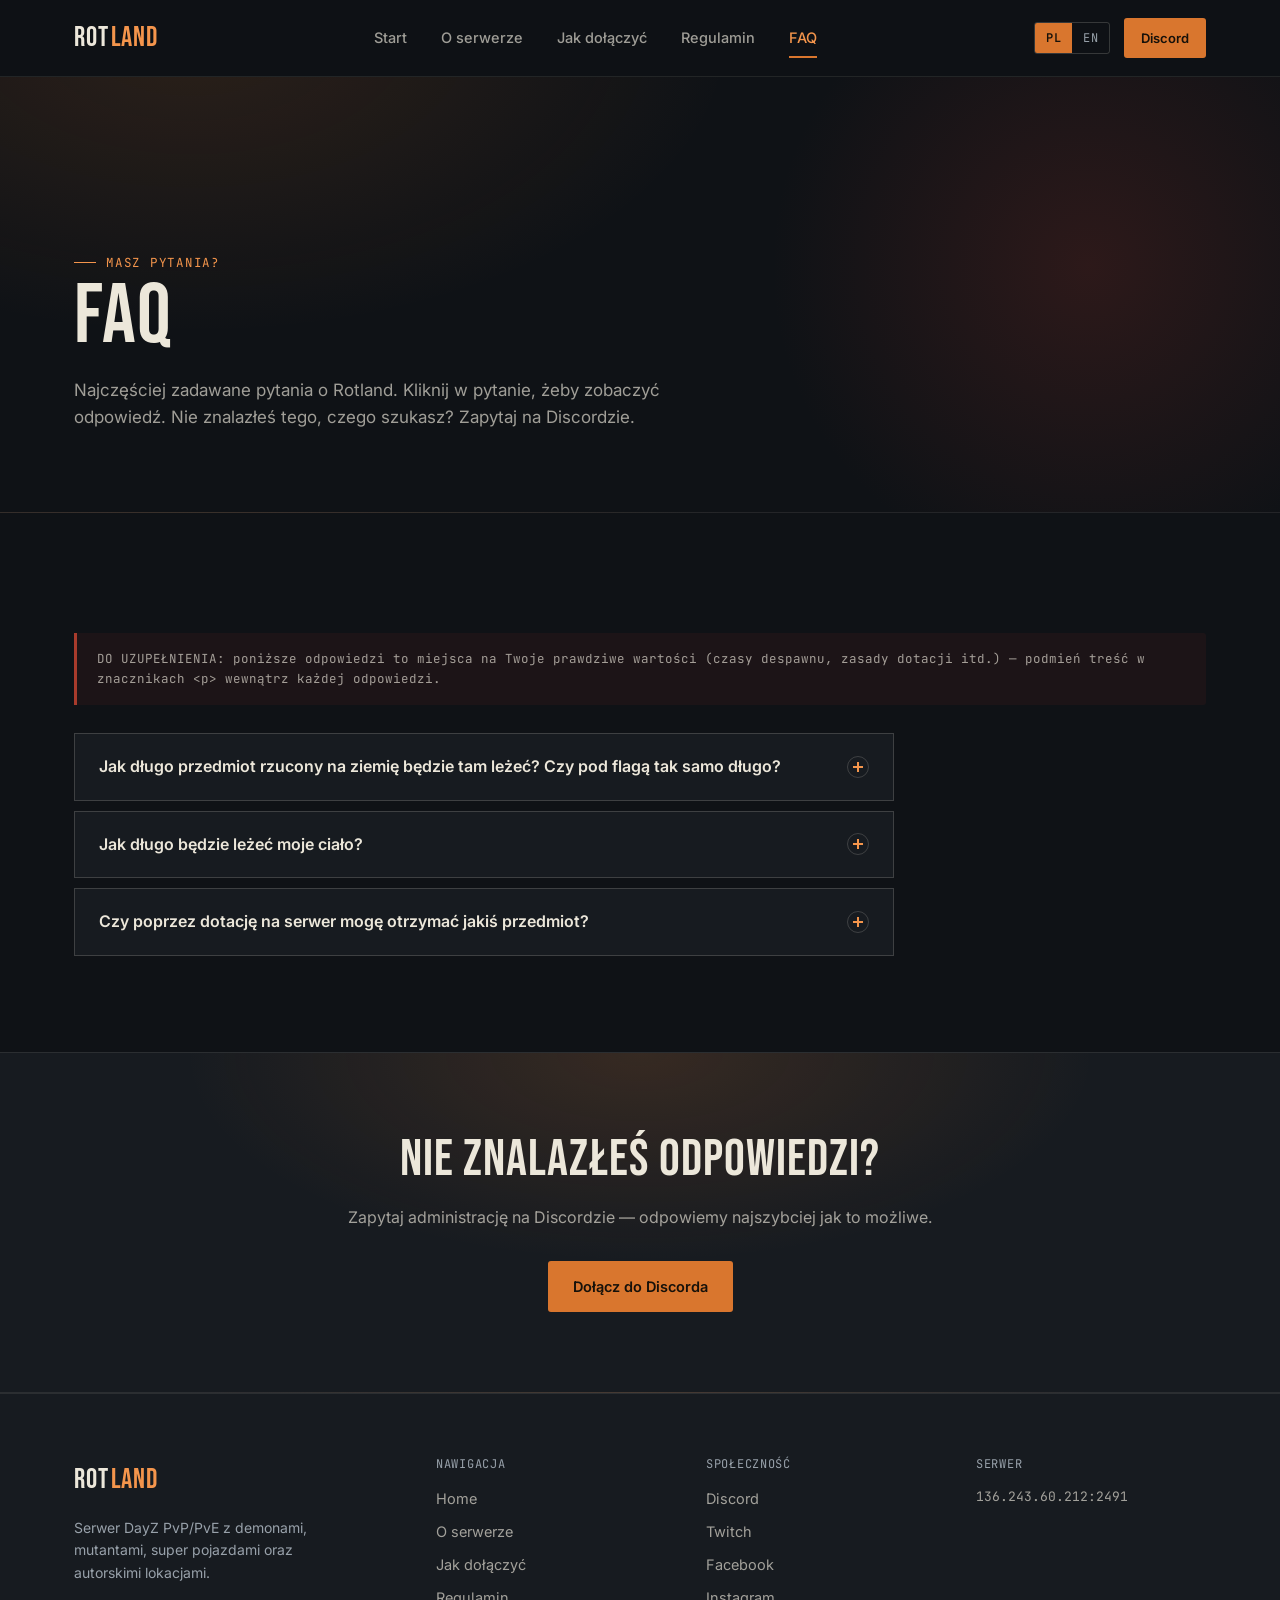
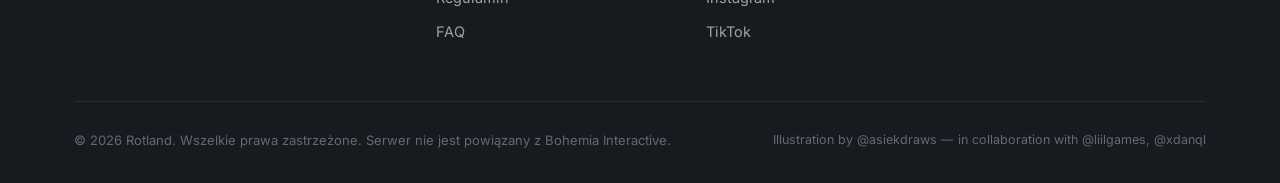
==== faq.html @ c9ca31f4 "Add files via upload" ====
<!DOCTYPE html>
<html lang="pl" data-title-pl="FAQ | Rotland" data-title-en="FAQ | Rotland">
<head>
<meta charset="UTF-8">
<meta name="viewport" content="width=device-width, initial-scale=1.0">
<title>FAQ | Rotland</title>
<meta name="description" content="Najczęściej zadawane pytania o serwer Rotland.">
<link rel="preconnect" href="https://fonts.googleapis.com">
<link rel="stylesheet" href="assets/css/style.css">
</head>
<body>

<header class="site-header">
  <div class="wrap">
    <a href="index.html" class="logo">ROT<span>LAND</span></a>

    <nav class="main-nav" id="main-nav">
      <a href="index.html" data-lang="pl">Start</a>
      <a href="index.html" data-lang="en" hidden>Home</a>
      <a href="o-serwerze.html" data-lang="pl">O serwerze</a>
      <a href="o-serwerze.html" data-lang="en" hidden>About</a>
      <a href="jak-dolaczyc.html" data-lang="pl">Jak dołączyć</a>
      <a href="jak-dolaczyc.html" data-lang="en" hidden>How to join</a>
      <a href="regulamin.html" data-lang="pl">Regulamin</a>
      <a href="regulamin.html" data-lang="en" hidden>Rules</a>
      <a href="faq.html" class="active" data-lang="pl">FAQ</a>
      <a href="faq.html" class="active" data-lang="en" hidden>FAQ</a>

      <div class="lang-switch lang-switch-mobile">
        <button type="button" data-set-lang="pl">PL</button>
        <button type="button" data-set-lang="en">EN</button>
      </div>
    </nav>

    <div class="header-actions">
      <div class="lang-switch">
        <button type="button" data-set-lang="pl">PL</button>
        <button type="button" data-set-lang="en">EN</button>
      </div>
      <a href="https://discord.gg/9V34hJrTmx" class="btn btn-ember btn-sm" data-lang="pl">Discord</a>
      <a href="https://discord.gg/9V34hJrTmx" class="btn btn-ember btn-sm" data-lang="en" hidden>Discord</a>
      <button class="nav-toggle" aria-label="Menu" aria-expanded="false">
        <svg viewBox="0 0 24 24" fill="none" stroke="currentColor" stroke-width="2"><line x1="3" y1="6" x2="21" y2="6"/><line x1="3" y1="12" x2="21" y2="12"/><line x1="3" y1="18" x2="21" y2="18"/></svg>
      </button>
    </div>
  </div>
</header>

<main>

  <section class="page-hero">
    <div class="wrap">
      <span class="eyebrow" data-lang="pl">MASZ PYTANIA?</span>
      <span class="eyebrow" data-lang="en" hidden>GOT QUESTIONS?</span>
      <h1 data-lang="pl">FAQ</h1>
      <h1 data-lang="en" hidden>FAQ</h1>
      <p class="lede" data-lang="pl">Najczęściej zadawane pytania o Rotland. Kliknij w pytanie, żeby zobaczyć odpowiedź. Nie znalazłeś tego, czego szukasz? Zapytaj na Discordzie.</p>
      <p class="lede" data-lang="en" hidden>Frequently asked questions about Rotland. Click a question to reveal the answer. Can't find what you're looking for? Ask us on Discord.</p>
    </div>
  </section>

  <section>
    <div class="wrap">

      <div class="notice-edit" data-lang="pl">DO UZUPEŁNIENIA: poniższe odpowiedzi to miejsca na Twoje prawdziwe wartości (czasy despawnu, zasady dotacji itd.) — podmień treść w znacznikach &lt;p&gt; wewnątrz każdej odpowiedzi.</div>
      <div class="notice-edit" data-lang="en" hidden>TO FILL IN: the answers below are placeholders for your real values (despawn times, donation policy etc.) — replace the text inside each answer's &lt;p&gt; tags.</div>

      <div class="faq-list" style="margin-top:28px;">

        <details class="faq-item" data-lang="pl">
          <summary>
            Jak długo przedmiot rzucony na ziemię będzie tam leżeć? Czy pod flagą tak samo długo?
            <span class="faq-icon"></span>
          </summary>
          <div class="faq-answer">
            <p>DO UZUPEŁNIENIA: wpisz tutaj rzeczywisty czas despawnu przedmiotów rzuconych na ziemię.</p>
            <p>DO UZUPEŁNIENIA: wpisz tutaj, czy i o ile dłużej przedmioty leżą pod flagą / na terenie bazy.</p>
          </div>
        </details>
        <details class="faq-item" data-lang="en" hidden>
          <summary>
            How long will an item dropped on the ground stay there? Is it the same under a flag?
            <span class="faq-icon"></span>
          </summary>
          <div class="faq-answer">
            <p>TO FILL IN: enter the actual despawn time for items dropped on the ground.</p>
            <p>TO FILL IN: enter whether (and how much longer) items last under a flag / inside base territory.</p>
          </div>
        </details>

        <details class="faq-item" data-lang="pl">
          <summary>
            Jak długo będzie leżeć moje ciało?
            <span class="faq-icon"></span>
          </summary>
          <div class="faq-answer">
            <p>DO UZUPEŁNIENIA: wpisz tutaj rzeczywisty czas, po którym znika ciało gracza (a wraz z nim ekwipunek).</p>
          </div>
        </details>
        <details class="faq-item" data-lang="en" hidden>
          <summary>
            How long will my body stay on the ground?
            <span class="faq-icon"></span>
          </summary>
          <div class="faq-answer">
            <p>TO FILL IN: enter the actual time after which a player's body (and its gear) despawns.</p>
          </div>
        </details>

        <details class="faq-item" data-lang="pl">
          <summary>
            Czy poprzez dotację na serwer mogę otrzymać jakiś przedmiot?
            <span class="faq-icon"></span>
          </summary>
          <div class="faq-answer">
            <p>DO UZUPEŁNIENIA: opisz tutaj dokładnie, co gracz otrzymuje za wsparcie serwera i na jakich zasadach (pamiętaj, żeby było to zgodne z zasadami monetyzacji Bohemia Interactive — bez przewag łamiących balans PvP).</p>
          </div>
        </details>
        <details class="faq-item" data-lang="en" hidden>
          <summary>
            Can I get an item by donating to the server?
            <span class="faq-icon"></span>
          </summary>
          <div class="faq-answer">
            <p>TO FILL IN: describe exactly what a player receives for supporting the server and under what terms (keep it compliant with Bohemia Interactive's monetization rules — no PvP-balance-breaking advantages).</p>
          </div>
        </details>

      </div>

    </div>
  </section>

  <div class="cta-banner">
    <div class="wrap">
      <h2 data-lang="pl">Nie znalazłeś odpowiedzi?</h2>
      <h2 data-lang="en" hidden>Didn't find your answer?</h2>
      <p data-lang="pl">Zapytaj administrację na Discordzie — odpowiemy najszybciej jak to możliwe.</p>
      <p data-lang="en" hidden>Ask the admins on Discord — we'll get back to you as soon as possible.</p>
      <div class="hero-ctas">
        <a href="https://discord.gg/9V34hJrTmx" class="btn btn-ember" data-lang="pl">Dołącz do Discorda</a>
        <a href="https://discord.gg/9V34hJrTmx" class="btn btn-ember" data-lang="en" hidden>Join our Discord</a>
      </div>
    </div>
  </div>

</main>

<footer class="site-footer">
  <div class="wrap">
    <div class="footer-top">
      <div class="footer-brand">
        <a href="index.html" class="logo">ROT<span>LAND</span></a>
        <p data-lang="pl">Serwer DayZ PvP/PvE z demonami, mutantami, super pojazdami oraz autorskimi lokacjami.</p>
        <p data-lang="en" hidden>A DayZ PvP/PvE server featuring demons, mutants, awesome vehicles and custom locations created by our team.</p>
      </div>
      <div class="footer-col">
        <h4 data-lang="pl">NAWIGACJA</h4>
        <h4 data-lang="en" hidden>NAVIGATION</h4>
        <a href="index.html" data-lang="pl">Home</a>
        <a href="index.html" data-lang="en" hidden>Home</a>
        <a href="o-serwerze.html" data-lang="pl">O serwerze</a>
        <a href="o-serwerze.html" data-lang="en" hidden>About</a>
        <a href="jak-dolaczyc.html" data-lang="pl">Jak dołączyć</a>
        <a href="jak-dolaczyc.html" data-lang="en" hidden>How to join</a>
        <a href="regulamin.html" data-lang="pl">Regulamin</a>
        <a href="regulamin.html" data-lang="en" hidden>Rules</a>
        <a href="faq.html" data-lang="pl">FAQ</a>
        <a href="faq.html" data-lang="en" hidden>FAQ</a>
      </div>
      <div class="footer-col">
        <h4 data-lang="pl">SPOŁECZNOŚĆ</h4>
        <h4 data-lang="en" hidden>COMMUNITY</h4>
        <a href="https://discord.gg/9V34hJrTmx">Discord</a>
        <a href="https://www.twitch.tv/liilgames">Twitch</a>
        <a href="https://www.facebook.com/profile.php?id=61590449618435">Facebook</a>
        <a href="https://www.instagram.com/liilgames/">Instagram</a>
        <a href="https://www.tiktok.com/@liilgames?lang=pl-PL">TikTok</a>
      </div>
      <div class="footer-col">
        <h4 data-lang="pl">SERWER</h4>
        <h4 data-lang="en" hidden>SERVER</h4>
        <p style="color:var(--bone-dim); font-family:var(--font-mono); font-size:13px;">136.243.60.212:2491</p>
      </div>
    </div>
    <div class="footer-bottom">
      <span data-lang="pl">© 2026 Rotland. Wszelkie prawa zastrzeżone. Serwer nie jest powiązany z Bohemia Interactive.</span>
      <span data-lang="en" hidden>© 2026 Rotland. All rights reserved. Not affiliated with Bohemia Interactive.</span>
      <span class="credit-line">Illustration by @asiekdraws — in collaboration with @liilgames, @xdanql</span>
    </div>
  </div>
</footer>

<script src="assets/js/main.js"></script>
</body>
</html>
---- assets/css/style.css ----
/* ==========================================================================
   ROTLAND — DayZ Server Site
   Tokeny, reset, typografia, komponenty, layout
   ========================================================================== */

@import url('https://fonts.googleapis.com/css2?family=Bebas+Neue&family=Inter:wght@400;500;600;700&family=JetBrains+Mono:wght@400;500;600&display=swap');

:root {
  /* Kolor — wyciągnięte z baneru Rotland (grafit nocy, żar demonicznych pęknięć, mgła) */
  --void:        #0f1216;
  --panel:       #171b20;
  --panel-2:     #1e242b;
  --line:        rgba(236, 231, 219, 0.09);
  --line-strong: rgba(236, 231, 219, 0.18);

  --ember:        #d9762e;
  --ember-bright: #f4954c;
  --ember-dim:    #8a4b23;
  --blood:        #7a2b23;
  --blood-bright: #a83b2c;

  --fog:      #98a1aa;
  --fog-dim:  #626a72;
  --bone:     #ece7da;
  --bone-dim: rgba(236, 231, 218, 0.66);

  --font-display: 'Bebas Neue', 'Arial Narrow', sans-serif;
  --font-body:    'Inter', system-ui, -apple-system, sans-serif;
  --font-mono:    'JetBrains Mono', 'Courier New', monospace;

  --radius: 3px;
  --container: 1180px;
}

* { box-sizing: border-box; }
html { scroll-behavior: smooth; }

@media (prefers-reduced-motion: reduce) {
  html { scroll-behavior: auto; }
  * { animation-duration: 0.001ms !important; animation-iteration-count: 1 !important; transition-duration: 0.001ms !important; }
}

body {
  margin: 0;
  background: var(--void);
  color: var(--bone);
  font-family: var(--font-body);
  font-size: 16px;
  line-height: 1.6;
  -webkit-font-smoothing: antialiased;
}

img { max-width: 100%; display: block; }

a { color: inherit; text-decoration: none; }

[hidden] { display: none !important; }

::selection { background: var(--ember-dim); color: var(--bone); }

:focus-visible {
  outline: 2px solid var(--ember-bright);
  outline-offset: 2px;
}

.wrap {
  max-width: var(--container);
  margin: 0 auto;
  padding: 0 24px;
}

h1, h2, h3, h4 {
  font-family: var(--font-display);
  font-weight: 400;
  letter-spacing: 0.02em;
  line-height: 1.05;
  margin: 0;
  color: var(--bone);
}

p { margin: 0 0 1em; max-width: 62ch; }
p:last-child { margin-bottom: 0; }

.eyebrow {
  display: inline-flex;
  align-items: center;
  gap: 10px;
  font-family: var(--font-mono);
  font-size: 12.5px;
  letter-spacing: 0.06em;
  color: var(--ember-bright);
}
.eyebrow::before {
  content: "";
  width: 22px;
  height: 1px;
  background: var(--ember-bright);
  display: inline-block;
}

/* ---------- Buttons ---------- */
.btn {
  display: inline-flex;
  align-items: center;
  gap: 8px;
  padding: 13px 24px;
  font-family: var(--font-body);
  font-weight: 600;
  font-size: 14.5px;
  border-radius: var(--radius);
  border: 1px solid transparent;
  cursor: pointer;
  transition: transform 0.15s ease, background 0.15s ease, border-color 0.15s ease;
  white-space: nowrap;
}
.btn:hover { transform: translateY(-1px); }
.btn-ember {
  background: var(--ember);
  color: #16110a;
}
.btn-ember:hover { background: var(--ember-bright); }
.btn-outline {
  background: transparent;
  border-color: var(--line-strong);
  color: var(--bone);
}
.btn-outline:hover { border-color: var(--ember); color: var(--ember-bright); }
.btn-sm { padding: 9px 16px; font-size: 13px; }

/* ---------- Header / Nav ---------- */
.site-header {
  position: sticky;
  top: 0;
  z-index: 100;
  background: rgba(15, 18, 22, 0.96);
  border-bottom: 1px solid var(--line);
}

@media (min-width: 721px) {
  .site-header {
    background: rgba(15, 18, 22, 0.86);
    backdrop-filter: blur(10px);
  }
}
.site-header .wrap {
  display: flex;
  align-items: center;
  justify-content: space-between;
  height: 76px;
}
.logo {
  font-family: var(--font-display);
  font-size: 28px;
  letter-spacing: 0.03em;
  display: flex;
  align-items: baseline;
  gap: 2px;
}
.logo span { color: var(--ember-bright); }

.main-nav {
  display: flex;
  align-items: center;
  gap: 34px;
}
.main-nav a {
  font-size: 14.5px;
  font-weight: 500;
  color: var(--bone-dim);
  position: relative;
  padding: 4px 0;
  transition: color 0.15s ease;
}
.main-nav a:hover { color: var(--bone); }
.main-nav a.active { color: var(--ember-bright); }
.main-nav a.active::after {
  content: "";
  position: absolute;
  left: 0; right: 0; bottom: -4px;
  height: 2px;
  background: var(--ember);
}

.header-actions {
  display: flex;
  align-items: center;
  gap: 14px;
}

.lang-switch {
  display: flex;
  border: 1px solid var(--line-strong);
  border-radius: var(--radius);
  overflow: hidden;
  font-family: var(--font-mono);
  font-size: 12px;
}
.lang-switch button {
  background: transparent;
  border: none;
  color: var(--fog);
  padding: 7px 11px;
  cursor: pointer;
  font-family: inherit;
  font-size: inherit;
  letter-spacing: 0.04em;
}
.lang-switch button.is-active {
  background: var(--ember);
  color: #16110a;
  font-weight: 600;
}

.nav-toggle {
  display: none;
  background: none;
  border: none;
  color: var(--bone);
  cursor: pointer;
  padding: 8px;
}
.nav-toggle svg { width: 24px; height: 24px; }

.lang-switch-mobile { display: none; }

/* ---------- Hero ---------- */
.hero {
  position: relative;
  min-height: 92vh;
  display: flex;
  align-items: flex-end;
  overflow: hidden;
  border-bottom: 1px solid var(--line);
}
.hero-media {
  position: absolute;
  inset: 0;
  z-index: 0;
}
.hero-media img {
  width: 100%;
  height: 100%;
  object-fit: cover;
  object-position: 50% 30%;
}
.hero-media::after {
  content: "";
  position: absolute;
  inset: 0;
  background:
    linear-gradient(180deg, rgba(15,18,22,0.15) 0%, rgba(15,18,22,0.35) 45%, var(--void) 96%),
    linear-gradient(90deg, rgba(15,18,22,0.55) 0%, rgba(15,18,22,0.05) 40%, rgba(15,18,22,0.05) 60%, rgba(15,18,22,0.55) 100%);
}
.hero-content {
  position: relative;
  z-index: 1;
  width: 100%;
  padding-bottom: 64px;
}
.hero-tag {
  font-family: var(--font-mono);
  font-size: 13px;
  letter-spacing: 0.08em;
  color: var(--ember-bright);
  margin-bottom: 18px;
  display: flex;
  align-items: center;
  gap: 10px;
}
.hero-tag .dot {
  width: 7px; height: 7px;
  border-radius: 50%;
  background: #4fae63;
  box-shadow: 0 0 8px #4fae63;
  transition: background 0.2s ease, box-shadow 0.2s ease;
}
.hero-tag .dot.is-offline {
  background: var(--blood-bright);
  box-shadow: 0 0 8px var(--blood-bright);
}
.hero-tag .dot.is-unknown {
  background: var(--fog-dim);
  box-shadow: none;
}
.hero h1 {
  font-size: clamp(64px, 11vw, 148px);
  color: var(--bone);
  text-shadow: 0 4px 40px rgba(0,0,0,0.6);
}
.hero .lede {
  max-width: 46ch;
  font-size: 18px;
  color: var(--bone-dim);
  margin: 22px 0 34px;
}
.hero-ctas {
  display: flex;
  flex-wrap: wrap;
  gap: 14px;
  margin-bottom: 40px;
}

.ip-box {
  display: inline-flex;
  align-items: center;
  gap: 16px;
  border: 1px solid var(--line-strong);
  background: rgba(23, 27, 32, 0.7);
  border-radius: var(--radius);
  padding: 14px 18px;
}
.ip-box .ip-label {
  font-family: var(--font-mono);
  font-size: 11.5px;
  color: var(--fog);
  letter-spacing: 0.06em;
  margin-bottom: 3px;
}
.ip-box .ip-value {
  font-family: var(--font-mono);
  font-size: 17px;
  color: var(--ember-bright);
  font-weight: 500;
}
.ip-copy {
  background: transparent;
  border: 1px solid var(--line-strong);
  color: var(--bone-dim);
  padding: 8px 14px;
  border-radius: var(--radius);
  cursor: pointer;
  font-family: var(--font-body);
  font-size: 13px;
  font-weight: 600;
  transition: border-color 0.15s ease, color 0.15s ease;
}
.ip-copy:hover { border-color: var(--ember); color: var(--ember-bright); }
.ip-copy.copied { border-color: #4fae63; color: #4fae63; }

/* ---------- Page hero (subpages) ---------- */
.page-hero {
  position: relative;
  padding: 168px 0 64px;
  border-bottom: 1px solid var(--line);
  background:
    radial-gradient(ellipse 900px 500px at 15% -10%, rgba(217,118,46,0.14), transparent 60%),
    var(--void);
  overflow: hidden;
}
.page-hero::before {
  content: "";
  position: absolute;
  top: -30%; right: -10%;
  width: 640px; height: 640px;
  background: radial-gradient(circle, rgba(122,43,35,0.28), transparent 70%);
  pointer-events: none;
}
.page-hero h1 {
  font-size: clamp(48px, 7vw, 84px);
  position: relative;
}
.page-hero .lede {
  max-width: 58ch;
  color: var(--bone-dim);
  font-size: 17px;
  margin-top: 16px;
  position: relative;
}

/* ---------- Sections ---------- */
section { padding: 96px 0; }
.section-head {
  max-width: 640px;
  margin-bottom: 52px;
}
.section-head h2 {
  font-size: clamp(36px, 5vw, 54px);
  margin-top: 14px;
}
.section-head p {
  color: var(--bone-dim);
  margin-top: 16px;
  font-size: 16px;
}

.section-alt { background: var(--panel); border-top: 1px solid var(--line); border-bottom: 1px solid var(--line); }

/* ---------- Feature grid ---------- */
.feature-grid {
  display: grid;
  grid-template-columns: repeat(4, 1fr);
  gap: 1px;
  background: var(--line);
  border: 1px solid var(--line);
}
.feature {
  background: var(--void);
  padding: 34px 28px;
  display: flex;
  flex-direction: column;
  gap: 14px;
}
.feature .glyph {
  width: 34px; height: 34px;
  color: var(--ember);
}
.feature .glyph svg { width: 100%; height: 100%; }
.feature h3 { font-size: 21px; letter-spacing: 0.01em; }
.feature p { color: var(--bone-dim); font-size: 14.5px; margin: 0; }

/* ---------- Lore split ---------- */
.split {
  display: grid;
  grid-template-columns: 1fr 1fr;
  gap: 64px;
  align-items: center;
}
.split-media {
  position: relative;
  border: 1px solid var(--line-strong);
  aspect-ratio: 4/3;
  overflow: hidden;
  background: var(--panel-2);
}
.split-media img { width: 100%; height: 100%; object-fit: cover; }
.split-media:not(.is-video)::after {
  content: "";
  position: absolute; inset: 0;
  background: linear-gradient(160deg, rgba(122,43,35,0.25), transparent 60%);
  mix-blend-mode: multiply;
}
.split-media.is-video {
  aspect-ratio: 16/9;
  background: #000;
}
.split-media.is-video iframe {
  position: absolute;
  inset: 0;
  width: 100%;
  height: 100%;
  border: 0;
  display: block;
}
.split-text .eyebrow { margin-bottom: 18px; }
.split-text h2 { font-size: clamp(32px, 4.5vw, 46px); margin-bottom: 20px; }
.split-text p { color: var(--bone-dim); }
.split-text .stat-row {
  display: flex;
  gap: 40px;
  margin-top: 32px;
  padding-top: 28px;
  border-top: 1px solid var(--line);
}
.stat-row .stat b {
  display: block;
  font-family: var(--font-display);
  font-size: 34px;
  color: var(--ember-bright);
  letter-spacing: 0.02em;
}
.stat-row .stat span {
  font-size: 13px;
  color: var(--fog);
}

/* ---------- Steps ---------- */
.steps {
  display: grid;
  grid-template-columns: repeat(3, 1fr);
  gap: 40px;
}
.step {
  position: relative;
  padding-top: 28px;
  border-top: 1px solid var(--line-strong);
}
.step .num {
  font-family: var(--font-mono);
  font-size: 13px;
  color: var(--ember);
  letter-spacing: 0.05em;
  margin-bottom: 14px;
  display: block;
}
.step h3 { font-size: 21px; margin-bottom: 10px; }
.step p { color: var(--bone-dim); font-size: 14.5px; }

/* ---------- Info stat strip ---------- */
.stat-strip {
  display: grid;
  grid-template-columns: repeat(5, 1fr);
  border: 1px solid var(--line);
  background: var(--panel);
}
.stat-strip .cell {
  padding: 24px 22px;
  border-left: 1px solid var(--line);
}
.stat-strip .cell:first-child { border-left: none; }
.stat-strip .cell .k {
  font-family: var(--font-mono);
  font-size: 11px;
  color: var(--fog);
  letter-spacing: 0.06em;
  margin-bottom: 8px;
}
.stat-strip .cell .v {
  font-family: var(--font-display);
  font-size: 24px;
  color: var(--bone);
  letter-spacing: 0.02em;
}

/* ---------- CTA banner ---------- */
.cta-banner {
  position: relative;
  padding: 80px 0;
  text-align: center;
  background:
    radial-gradient(ellipse 700px 320px at 50% 0%, rgba(217,118,46,0.16), transparent 65%),
    var(--panel);
  border-top: 1px solid var(--line);
  border-bottom: 1px solid var(--line);
}
.cta-banner h2 { font-size: clamp(34px, 5vw, 52px); margin-bottom: 18px; }
.cta-banner p { color: var(--bone-dim); margin: 0 auto 30px; }
.cta-banner .hero-ctas { justify-content: center; margin-bottom: 0; }

/* ---------- Content blocks (rules / about / join pages) ---------- */
.content-block { max-width: 780px; }
.content-block + .content-block { margin-top: 64px; }
.content-block h2 {
  font-size: 30px;
  margin-bottom: 18px;
  padding-top: 22px;
  border-top: 2px solid var(--line-strong);
}
.content-block h3 {
  font-family: var(--font-body);
  font-size: 17px;
  font-weight: 700;
  color: var(--ember-bright);
  margin: 28px 0 10px;
}
.content-block p { color: var(--bone-dim); }
.content-block ul, .content-block ol {
  color: var(--bone-dim);
  padding-left: 22px;
  margin: 0 0 1em;
}
.content-block li { margin-bottom: 8px; }
.content-block li::marker { color: var(--ember); }

.rules-toc {
  display: flex;
  flex-wrap: wrap;
  gap: 10px;
  margin-bottom: 8px;
}
.rules-toc a {
  font-family: var(--font-mono);
  font-size: 12.5px;
  padding: 8px 14px;
  border: 1px solid var(--line-strong);
  border-radius: var(--radius);
  color: var(--bone-dim);
}
.rules-toc a:hover { border-color: var(--ember); color: var(--ember-bright); }

.notice {
  border-left: 3px solid var(--ember);
  background: var(--panel);
  padding: 18px 22px;
  font-size: 14.5px;
  color: var(--bone-dim);
  margin: 28px 0;
}
.notice b { color: var(--bone); }

.notice-edit {
  border-left: 3px solid var(--blood-bright);
  background: rgba(122,43,35,0.12);
  padding: 16px 20px;
  font-family: var(--font-mono);
  font-size: 12.5px;
  color: var(--bone-dim);
  margin: 24px 0;
  border-radius: 0 var(--radius) var(--radius) 0;
}

/* ---------- Sidebar layout (rules page) ---------- */
.with-sidebar {
  display: grid;
  grid-template-columns: 220px 1fr;
  gap: 64px;
  align-items: start;
}
.side-nav {
  position: sticky;
  top: 110px;
  display: flex;
  flex-direction: column;
  gap: 2px;
  border-left: 1px solid var(--line-strong);
  padding-left: 18px;
}
.side-nav a {
  font-size: 14px;
  color: var(--fog);
  padding: 7px 0;
}
.side-nav a:hover, .side-nav a.active { color: var(--ember-bright); }

/* ---------- Shop ---------- */
.shop-grid {
  display: grid;
  grid-template-columns: repeat(3, 1fr);
  gap: 24px;
}
.tier-card {
  border: 1px solid var(--line-strong);
  background: var(--panel);
  padding: 32px 28px;
  display: flex;
  flex-direction: column;
  gap: 16px;
  position: relative;
}
.tier-card.is-featured {
  border-color: var(--ember);
  background: linear-gradient(160deg, rgba(217,118,46,0.1), var(--panel) 55%);
}
.tier-card .badge {
  position: absolute;
  top: -12px; left: 28px;
  background: var(--ember);
  color: #16110a;
  font-family: var(--font-mono);
  font-size: 11px;
  font-weight: 600;
  padding: 4px 10px;
  letter-spacing: 0.05em;
}
.tier-card .tier-name {
  font-family: var(--font-display);
  font-size: 30px;
  letter-spacing: 0.02em;
}
.tier-card .tier-price {
  font-family: var(--font-mono);
  font-size: 22px;
  color: var(--ember-bright);
}
.tier-card .tier-price span {
  font-size: 13px;
  color: var(--fog);
}
.tier-card ul {
  list-style: none;
  padding: 0;
  margin: 0;
  display: flex;
  flex-direction: column;
  gap: 10px;
  font-size: 14px;
  color: var(--bone-dim);
  flex: 1;
}
.tier-card li {
  display: flex;
  align-items: flex-start;
  gap: 10px;
}
.tier-card li::before {
  content: "";
  width: 5px; height: 5px;
  margin-top: 7px;
  background: var(--ember);
  flex-shrink: 0;
}

.shop-note {
  margin-top: 40px;
  text-align: center;
  color: var(--fog);
  font-size: 14px;
}

/* ---------- Footer ---------- */
.site-footer {
  border-top: 1px solid var(--line);
  padding: 64px 0 32px;
  background: var(--panel);
}
.footer-top {
  display: grid;
  grid-template-columns: 1.4fr 1fr 1fr 1fr;
  gap: 40px;
  padding-bottom: 48px;
}
.footer-brand .logo { margin-bottom: 14px; }
.footer-brand p { color: var(--fog); font-size: 14px; max-width: 32ch; }
.footer-col h4 {
  font-family: var(--font-mono);
  font-size: 12px;
  letter-spacing: 0.06em;
  color: var(--fog);
  margin-bottom: 16px;
  font-weight: 400;
}
.footer-col a, .footer-col p {
  display: block;
  color: var(--bone-dim);
  font-size: 14.5px;
  margin-bottom: 10px;
}
.footer-col a:hover { color: var(--ember-bright); }
.footer-bottom {
  display: flex;
  justify-content: space-between;
  align-items: center;
  padding-top: 28px;
  border-top: 1px solid var(--line);
  font-size: 13px;
  color: var(--fog-dim);
  flex-wrap: wrap;
  gap: 12px;
}
.credit-line { font-size: 12.5px; color: var(--fog-dim); }
.credit-line a { color: var(--fog); text-decoration: underline; text-underline-offset: 3px; }

/* ---------- FAQ (details/summary, bez JS) ---------- */
.faq-list {
  display: flex;
  flex-direction: column;
  gap: 10px;
  max-width: 820px;
}
.faq-item {
  background: var(--panel);
  border: 1px solid var(--line-strong);
}
.faq-item + .faq-item { margin-top: 0; }
.faq-item summary {
  list-style: none;
  cursor: pointer;
  display: flex;
  align-items: center;
  justify-content: space-between;
  gap: 20px;
  padding: 20px 24px;
  font-family: var(--font-body);
  font-weight: 600;
  font-size: 16px;
  color: var(--bone);
}
.faq-item summary::-webkit-details-marker { display: none; }
.faq-item summary .faq-icon {
  flex-shrink: 0;
  width: 22px;
  height: 22px;
  border: 1px solid var(--line-strong);
  border-radius: 50%;
  position: relative;
  transition: transform 0.2s ease, border-color 0.2s ease;
}
.faq-item summary .faq-icon::before,
.faq-item summary .faq-icon::after {
  content: "";
  position: absolute;
  background: var(--ember-bright);
  top: 50%; left: 50%;
  transform: translate(-50%, -50%);
}
.faq-item summary .faq-icon::before { width: 10px; height: 2px; }
.faq-item summary .faq-icon::after { width: 2px; height: 10px; transition: opacity 0.2s ease; }
.faq-item[open] summary .faq-icon { border-color: var(--ember); transform: rotate(180deg); }
.faq-item[open] summary .faq-icon::after { opacity: 0; }
.faq-item summary:hover { color: var(--ember-bright); }
.faq-answer {
  padding: 0 24px 22px;
  color: var(--bone-dim);
  font-size: 14.5px;
  border-top: 1px solid var(--line);
  padding-top: 16px;
}
.faq-answer p { margin: 0 0 0.8em; }
.faq-answer p:last-child { margin-bottom: 0; }

/* ---------- Responsive ---------- */
@media (max-width: 980px) {
  .feature-grid { grid-template-columns: repeat(2, 1fr); }
  .split { grid-template-columns: 1fr; gap: 40px; }
  .steps { grid-template-columns: 1fr; gap: 32px; }
  .stat-strip { grid-template-columns: repeat(2, 1fr); }
  .stat-strip .cell:nth-child(2n+1) { border-left: none; }
  .shop-grid { grid-template-columns: 1fr; max-width: 420px; margin: 0 auto; }
  .with-sidebar { grid-template-columns: 1fr; }
  .side-nav { position: static; border-left: none; padding-left: 0; flex-direction: row; flex-wrap: wrap; border-top: 1px solid var(--line-strong); padding-top: 16px; }
  .footer-top { grid-template-columns: 1fr 1fr; }
}

@media (max-width: 720px) {
  .main-nav { position: fixed; top: 76px; left: 0; right: 0; bottom: 0; background: var(--void); flex-direction: column; align-items: flex-start; gap: 0; padding: 12px 24px; transform: translateX(100%); transition: transform 0.25s ease; overflow-y: auto; }
  .main-nav.is-open { transform: translateX(0); }
  .main-nav a { width: 100%; padding: 16px 0; border-bottom: 1px solid var(--line); font-size: 16px; }
  .nav-toggle { display: block; }
  .header-actions .lang-switch { display: none; }
  .main-nav .lang-switch-mobile { display: flex; margin-top: 16px; }
  .hero { min-height: 100vh; }
  .hero-ctas { flex-direction: column; align-items: stretch; }
  .hero-ctas .btn { justify-content: center; }
  .ip-box { flex-direction: column; align-items: flex-start; gap: 10px; }
  section { padding: 64px 0; }
  .feature-grid { grid-template-columns: 1fr; }
  .stat-strip { grid-template-columns: 1fr; }
  .stat-strip .cell { border-left: none !important; border-top: 1px solid var(--line); }
  .stat-strip .cell:first-child { border-top: none; }
  .footer-top { grid-template-columns: 1fr; gap: 28px; }
  .footer-bottom { flex-direction: column; align-items: flex-start; }
  .page-hero { padding-top: 128px; }
}
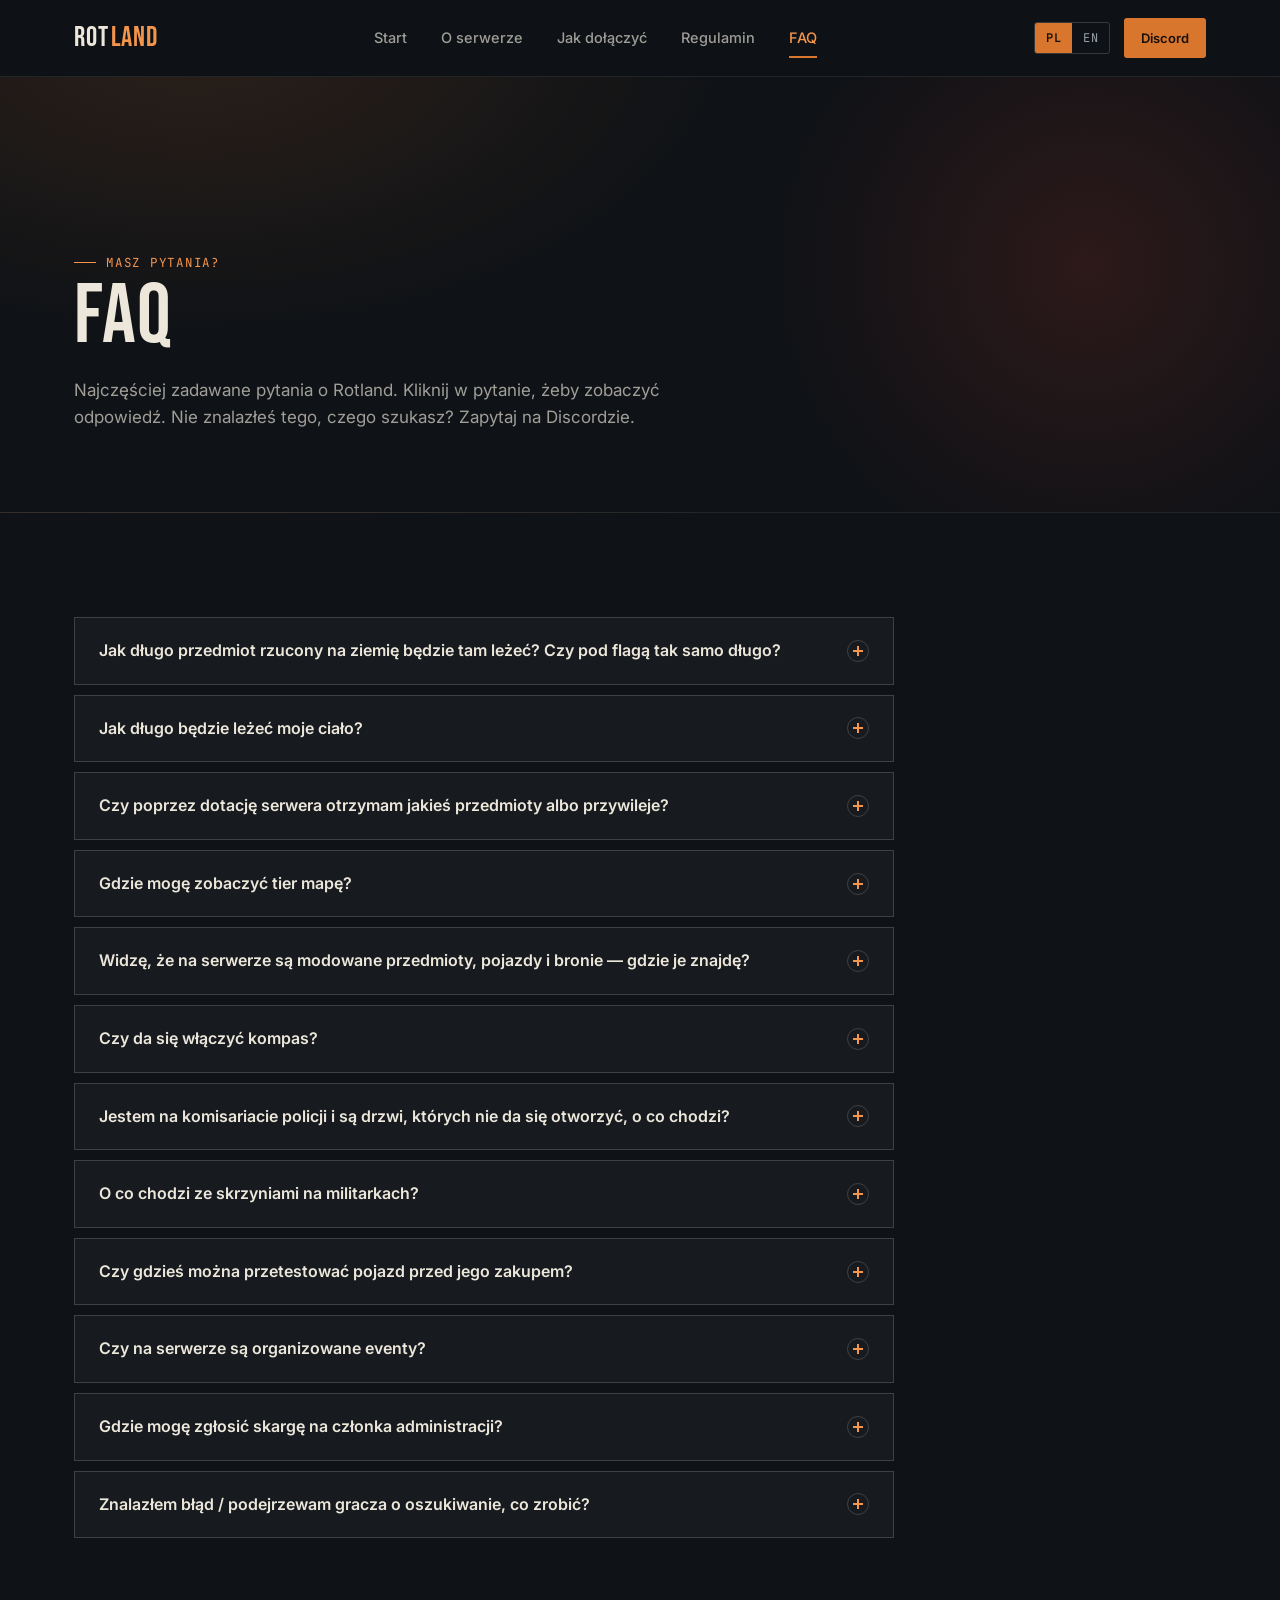
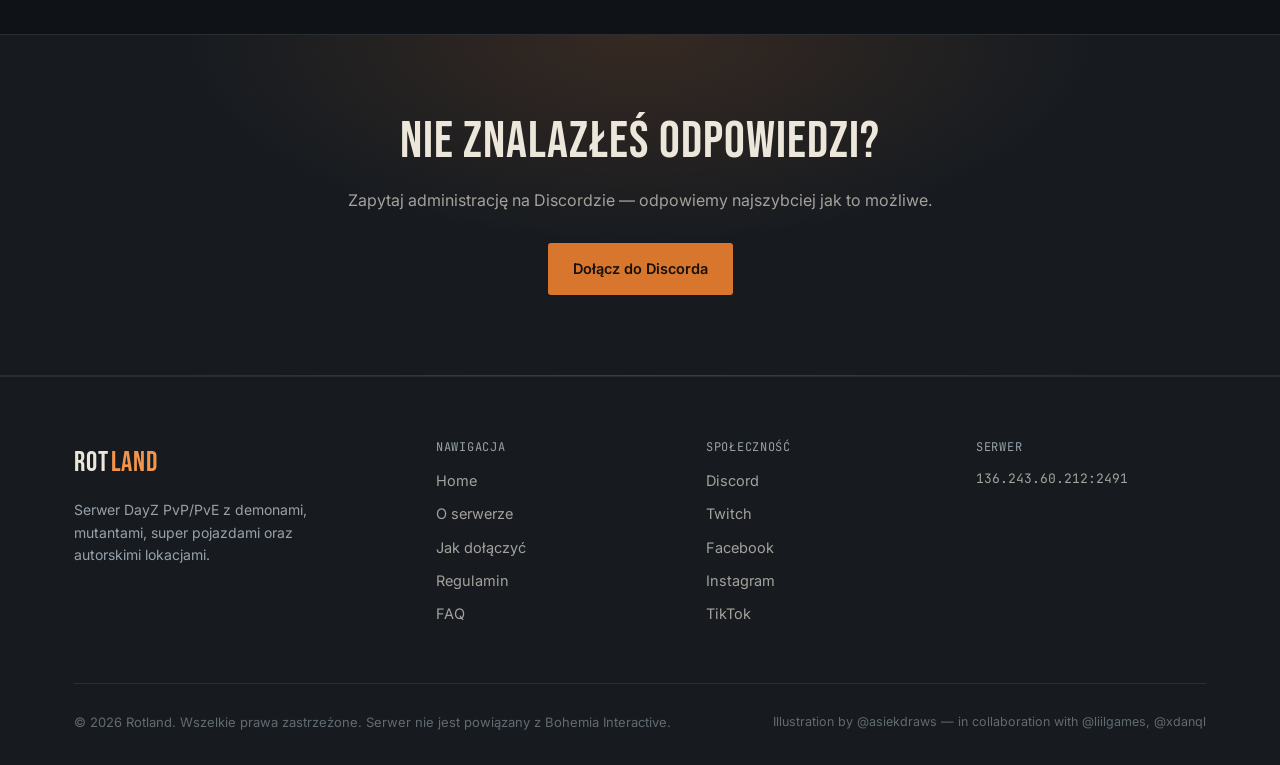
==== commit cc51f5c3: "Add files via upload" ====
--- a/faq.html
+++ b/faq.html
@@ -62,10 +62,7 @@
   <section>
     <div class="wrap">
 
-      <div class="notice-edit" data-lang="pl">DO UZUPEŁNIENIA: poniższe odpowiedzi to miejsca na Twoje prawdziwe wartości (czasy despawnu, zasady dotacji itd.) — podmień treść w znacznikach &lt;p&gt; wewnątrz każdej odpowiedzi.</div>
-      <div class="notice-edit" data-lang="en" hidden>TO FILL IN: the answers below are placeholders for your real values (despawn times, donation policy etc.) — replace the text inside each answer's &lt;p&gt; tags.</div>
-
-      <div class="faq-list" style="margin-top:28px;">
+      <div class="faq-list" style="margin-top:8px;">
 
         <details class="faq-item" data-lang="pl">
           <summary>
@@ -73,8 +70,7 @@
             <span class="faq-icon"></span>
           </summary>
           <div class="faq-answer">
-            <p>DO UZUPEŁNIENIA: wpisz tutaj rzeczywisty czas despawnu przedmiotów rzuconych na ziemię.</p>
-            <p>DO UZUPEŁNIENIA: wpisz tutaj, czy i o ile dłużej przedmioty leżą pod flagą / na terenie bazy.</p>
+            <p>Przedmiot rzucony na ziemię, niezależnie czy pod flagą, czy w innym miejscu, zniknie po 4 godzinach. Wyjątkiem jest Rustfall (safezone), gdzie przedmiot pozostawiony na ziemi w granicach safezonu zniknie po 30 minutach.</p>
           </div>
         </details>
         <details class="faq-item" data-lang="en" hidden>
@@ -83,8 +79,7 @@
             <span class="faq-icon"></span>
           </summary>
           <div class="faq-answer">
-            <p>TO FILL IN: enter the actual despawn time for items dropped on the ground.</p>
-            <p>TO FILL IN: enter whether (and how much longer) items last under a flag / inside base territory.</p>
+            <p>An item dropped on the ground — whether under a flag or anywhere else — disappears after 4 hours. The exception is Rustfall (the safe zone), where an item left on the ground within the safe zone boundaries disappears after 30 minutes.</p>
           </div>
         </details>
 
@@ -94,7 +89,13 @@
             <span class="faq-icon"></span>
           </summary>
           <div class="faq-answer">
-            <p>DO UZUPEŁNIENIA: wpisz tutaj rzeczywisty czas, po którym znika ciało gracza (a wraz z nim ekwipunek).</p>
+            <p>Ciało zabitego gracza czeka na niego około 30 minut. Jednak należy pamiętać, że:</p>
+            <ul>
+              <li>restart serwera usunie Twoje ciało,</li>
+              <li>w chwili gdy nikogo nie ma w okolicy ciała, serwer również może usunąć je wcześniej,</li>
+              <li>inny gracz może je znaleźć, ograbić, pokroić bądź zakopać.</li>
+            </ul>
+            <p>Jeśli wystąpi jedna z powyższych sytuacji, administracja NIE pomoże i nie odda utraconych przedmiotów wraz z ciałem.</p>
           </div>
         </details>
         <details class="faq-item" data-lang="en" hidden>
@@ -103,26 +104,217 @@
             <span class="faq-icon"></span>
           </summary>
           <div class="faq-answer">
-            <p>TO FILL IN: enter the actual time after which a player's body (and its gear) despawns.</p>
-          </div>
-        </details>
-
-        <details class="faq-item" data-lang="pl">
-          <summary>
-            Czy poprzez dotację na serwer mogę otrzymać jakiś przedmiot?
-            <span class="faq-icon"></span>
-          </summary>
-          <div class="faq-answer">
-            <p>DO UZUPEŁNIENIA: opisz tutaj dokładnie, co gracz otrzymuje za wsparcie serwera i na jakich zasadach (pamiętaj, żeby było to zgodne z zasadami monetyzacji Bohemia Interactive — bez przewag łamiących balans PvP).</p>
-          </div>
-        </details>
-        <details class="faq-item" data-lang="en" hidden>
-          <summary>
-            Can I get an item by donating to the server?
-            <span class="faq-icon"></span>
-          </summary>
-          <div class="faq-answer">
-            <p>TO FILL IN: describe exactly what a player receives for supporting the server and under what terms (keep it compliant with Bohemia Interactive's monetization rules — no PvP-balance-breaking advantages).</p>
+            <p>A killed player's body waits for about 30 minutes. However, keep in mind that:</p>
+            <ul>
+              <li>a server restart will remove your body,</li>
+              <li>if no one is near the body, the server may also remove it earlier,</li>
+              <li>another player may find it, loot it, cut it up, or bury it.</li>
+            </ul>
+            <p>If any of the above happens, the administration will NOT help or restore lost items along with the body.</p>
+          </div>
+        </details>
+
+        <details class="faq-item" data-lang="pl">
+          <summary>
+            Czy poprzez dotację serwera otrzymam jakieś przedmioty albo przywileje?
+            <span class="faq-icon"></span>
+          </summary>
+          <div class="faq-answer">
+            <p>Nie! Wsparcie serwera jest dobrowolne i nie niesie ze sobą żadnych korzyści w postaci przedmiotów respawnowanych przez administrację czy też informacji, gdzie coś znaleźć. Jedyną rzeczą, jaką otrzymują wspierający serwer, jest kolor na czacie w grze oraz ranga na Discordzie.</p>
+          </div>
+        </details>
+        <details class="faq-item" data-lang="en" hidden>
+          <summary>
+            Can I get items or privileges by donating to the server?
+            <span class="faq-icon"></span>
+          </summary>
+          <div class="faq-answer">
+            <p>No! Supporting the server is voluntary and does not come with any benefits such as items spawned in by the administration or information about where to find things. The only thing supporters receive is a colored name in the in-game chat and a rank on Discord.</p>
+          </div>
+        </details>
+
+        <details class="faq-item" data-lang="pl">
+          <summary>
+            Gdzie mogę zobaczyć tier mapę?
+            <span class="faq-icon"></span>
+          </summary>
+          <div class="faq-answer">
+            <p>W celu zapoznania się z tier mapą wejdź na stronę <a href="https://www.izurvive.com/#c=-27;79;1" target="_blank" rel="noopener noreferrer">izurvive.com</a>, a następnie w Filter zaznacz „Loot Tiers Overlay”.</p>
+            <p>Możesz również zerknąć na nasz <a href="https://discord.com/channels/1318216504273272862/1398297213033254944" target="_blank" rel="noopener noreferrer">Discord, na kanał „Features”</a>, gdzie znajdziesz tier mapę.</p>
+          </div>
+        </details>
+        <details class="faq-item" data-lang="en" hidden>
+          <summary>
+            Where can I see the tier map?
+            <span class="faq-icon"></span>
+          </summary>
+          <div class="faq-answer">
+            <p>To check the tier map, go to <a href="https://www.izurvive.com/#c=-27;79;1" target="_blank" rel="noopener noreferrer">izurvive.com</a> and enable "Loot Tiers Overlay" in Filter.</p>
+            <p>You can also check our <a href="https://discord.com/channels/1318216504273272862/1398297213033254944" target="_blank" rel="noopener noreferrer">Discord, in the "Features" channel</a>, where you'll find the tier map.</p>
+          </div>
+        </details>
+
+        <details class="faq-item" data-lang="pl">
+          <summary>
+            Widzę, że na serwerze są modowane przedmioty, pojazdy i bronie — gdzie je znajdę?
+            <span class="faq-icon"></span>
+          </summary>
+          <div class="faq-answer">
+            <p>Serwer oferuje 3 miejsca z NPC, gdzie można zakupić przedmioty oraz pojazdy:</p>
+            <ul>
+              <li>Black Market, na którym sprzedasz wszystkie modowane przedmioty.</li>
+              <li>Drug, gdzie sprzedasz alkohol i inne nielegalne substancje.</li>
+              <li>Rustfall, safezone, gdzie można sprzedać wszystkie przedmioty vanilla oraz modowane.</li>
+            </ul>
+            <p>JEDNAK należy pamiętać, że przedmioty modowane na safezonie sprzedasz tylko za 25% wartości tego, za ile zostałyby sprzedane na Black Markecie. Na Rustfall nie da się sprzedać asortymentu z Drug tradera.</p>
+          </div>
+        </details>
+        <details class="faq-item" data-lang="en" hidden>
+          <summary>
+            I see there are modded items, vehicles and weapons on the server — where do I find them?
+            <span class="faq-icon"></span>
+          </summary>
+          <div class="faq-answer">
+            <p>The server offers 3 NPC locations where you can buy items and vehicles:</p>
+            <ul>
+              <li>Black Market, where you can sell all modded items.</li>
+              <li>Drug trader, where you can sell alcohol and other illegal substances.</li>
+              <li>Rustfall, the safe zone, where you can sell both vanilla and modded items.</li>
+            </ul>
+            <p>HOWEVER, keep in mind that modded items sold at the safe zone only fetch 25% of the value they'd get at the Black Market. Drug trader goods cannot be sold at Rustfall.</p>
+          </div>
+        </details>
+
+        <details class="faq-item" data-lang="pl">
+          <summary>
+            Czy da się włączyć kompas?
+            <span class="faq-icon"></span>
+          </summary>
+          <div class="faq-answer">
+            <p>Tak, aby włączyć kompas, należy nacisnąć klawisz „H”. Jednak aby działał, w ekwipunku trzeba posiadać kompas bądź kompas kartograficzny.</p>
+          </div>
+        </details>
+        <details class="faq-item" data-lang="en" hidden>
+          <summary>
+            Can I enable a compass?
+            <span class="faq-icon"></span>
+          </summary>
+          <div class="faq-answer">
+            <p>Yes, press "H" to enable the compass. However, for it to work, you need to have a compass or a cartographic compass in your inventory.</p>
+          </div>
+        </details>
+
+        <details class="faq-item" data-lang="pl">
+          <summary>
+            Jestem na komisariacie policji i są drzwi, których nie da się otworzyć, o co chodzi?
+            <span class="faq-icon"></span>
+          </summary>
+          <div class="faq-answer">
+            <p>Posterunki policji Tieru 2 i wyżej posiadają jeden pokój zamknięty na klucz. Aby móc go otworzyć, trzeba zdobyć klucz, który można znaleźć u zedów o nazwie Chad — przeważnie można ich znaleźć właśnie pod komisariatami.</p>
+          </div>
+        </details>
+        <details class="faq-item" data-lang="en" hidden>
+          <summary>
+            I'm at a police station and there's a door I can't open, what's going on?
+            <span class="faq-icon"></span>
+          </summary>
+          <div class="faq-answer">
+            <p>Tier 2 and higher police stations have one room locked with a key. To open it, you need to obtain the key, which can be found on zeds called "Chad" — they usually spawn right around police stations.</p>
+          </div>
+        </details>
+
+        <details class="faq-item" data-lang="pl">
+          <summary>
+            O co chodzi ze skrzyniami na militarkach?
+            <span class="faq-icon"></span>
+          </summary>
+          <div class="faq-answer">
+            <p>Na bazach militarnych można znaleźć zamknięte skrzynie na klucz. Aby je otworzyć, należy zdobyć klucz, który można znaleźć u wojskowych zarażonych.</p>
+          </div>
+        </details>
+        <details class="faq-item" data-lang="en" hidden>
+          <summary>
+            What's the deal with the crates at military bases?
+            <span class="faq-icon"></span>
+          </summary>
+          <div class="faq-answer">
+            <p>At military bases you can find crates locked with a key. To open them, you need to obtain the key, which can be found on military infected.</p>
+          </div>
+        </details>
+
+        <details class="faq-item" data-lang="pl">
+          <summary>
+            Czy gdzieś można przetestować pojazd przed jego zakupem?
+            <span class="faq-icon"></span>
+          </summary>
+          <div class="faq-answer">
+            <p>Nie, a administracja również nie zwraca pieniędzy za zakupiony pojazd. Jeśli nie jesteś pewien, zapytaj na czacie bądź Discordzie.</p>
+          </div>
+        </details>
+        <details class="faq-item" data-lang="en" hidden>
+          <summary>
+            Can I test-drive a vehicle before buying it?
+            <span class="faq-icon"></span>
+          </summary>
+          <div class="faq-answer">
+            <p>No, and the administration does not refund money for a purchased vehicle either. If you're not sure, ask in chat or on Discord.</p>
+          </div>
+        </details>
+
+        <details class="faq-item" data-lang="pl">
+          <summary>
+            Czy na serwerze są organizowane eventy?
+            <span class="faq-icon"></span>
+          </summary>
+          <div class="faq-answer">
+            <p>Tak!</p>
+          </div>
+        </details>
+        <details class="faq-item" data-lang="en" hidden>
+          <summary>
+            Are events organized on the server?
+            <span class="faq-icon"></span>
+          </summary>
+          <div class="faq-answer">
+            <p>Yes!</p>
+          </div>
+        </details>
+
+        <details class="faq-item" data-lang="pl">
+          <summary>
+            Gdzie mogę zgłosić skargę na członka administracji?
+            <span class="faq-icon"></span>
+          </summary>
+          <div class="faq-answer">
+            <p>Skargę na członka administracji możesz złożyć do właściciela serwera: Liilgames.</p>
+          </div>
+        </details>
+        <details class="faq-item" data-lang="en" hidden>
+          <summary>
+            Where can I report a complaint about a staff member?
+            <span class="faq-icon"></span>
+          </summary>
+          <div class="faq-answer">
+            <p>You can report a complaint about an administration member to the server owner: Liilgames.</p>
+          </div>
+        </details>
+
+        <details class="faq-item" data-lang="pl">
+          <summary>
+            Znalazłem błąd / podejrzewam gracza o oszukiwanie, co zrobić?
+            <span class="faq-icon"></span>
+          </summary>
+          <div class="faq-answer">
+            <p>Otwórz jak najszybciej <a href="https://discord.com/channels/1318216504273272862/1396877460024328214" target="_blank" rel="noopener noreferrer">ticket</a> na naszym Discordzie, a administracja szybko zareaguje.</p>
+          </div>
+        </details>
+        <details class="faq-item" data-lang="en" hidden>
+          <summary>
+            I found a bug / I suspect a player of cheating, what should I do?
+            <span class="faq-icon"></span>
+          </summary>
+          <div class="faq-answer">
+            <p>Open a <a href="https://discord.com/channels/1318216504273272862/1396877460024328214" target="_blank" rel="noopener noreferrer">ticket</a> on our Discord as soon as possible and the administration will respond quickly.</p>
           </div>
         </details>
 
--- a/assets/css/style.css
+++ b/assets/css/style.css
@@ -786,6 +786,11 @@
 }
 .faq-answer p { margin: 0 0 0.8em; }
 .faq-answer p:last-child { margin-bottom: 0; }
+.faq-answer ul { margin: 0 0 0.8em; padding-left: 20px; }
+.faq-answer li { margin-bottom: 4px; }
+.faq-answer li::marker { color: var(--ember); }
+.faq-answer a { color: var(--ember-bright); text-decoration: underline; text-underline-offset: 3px; }
+.faq-answer a:hover { color: var(--ember); }
 
 /* ---------- Responsive ---------- */
 @media (max-width: 980px) {
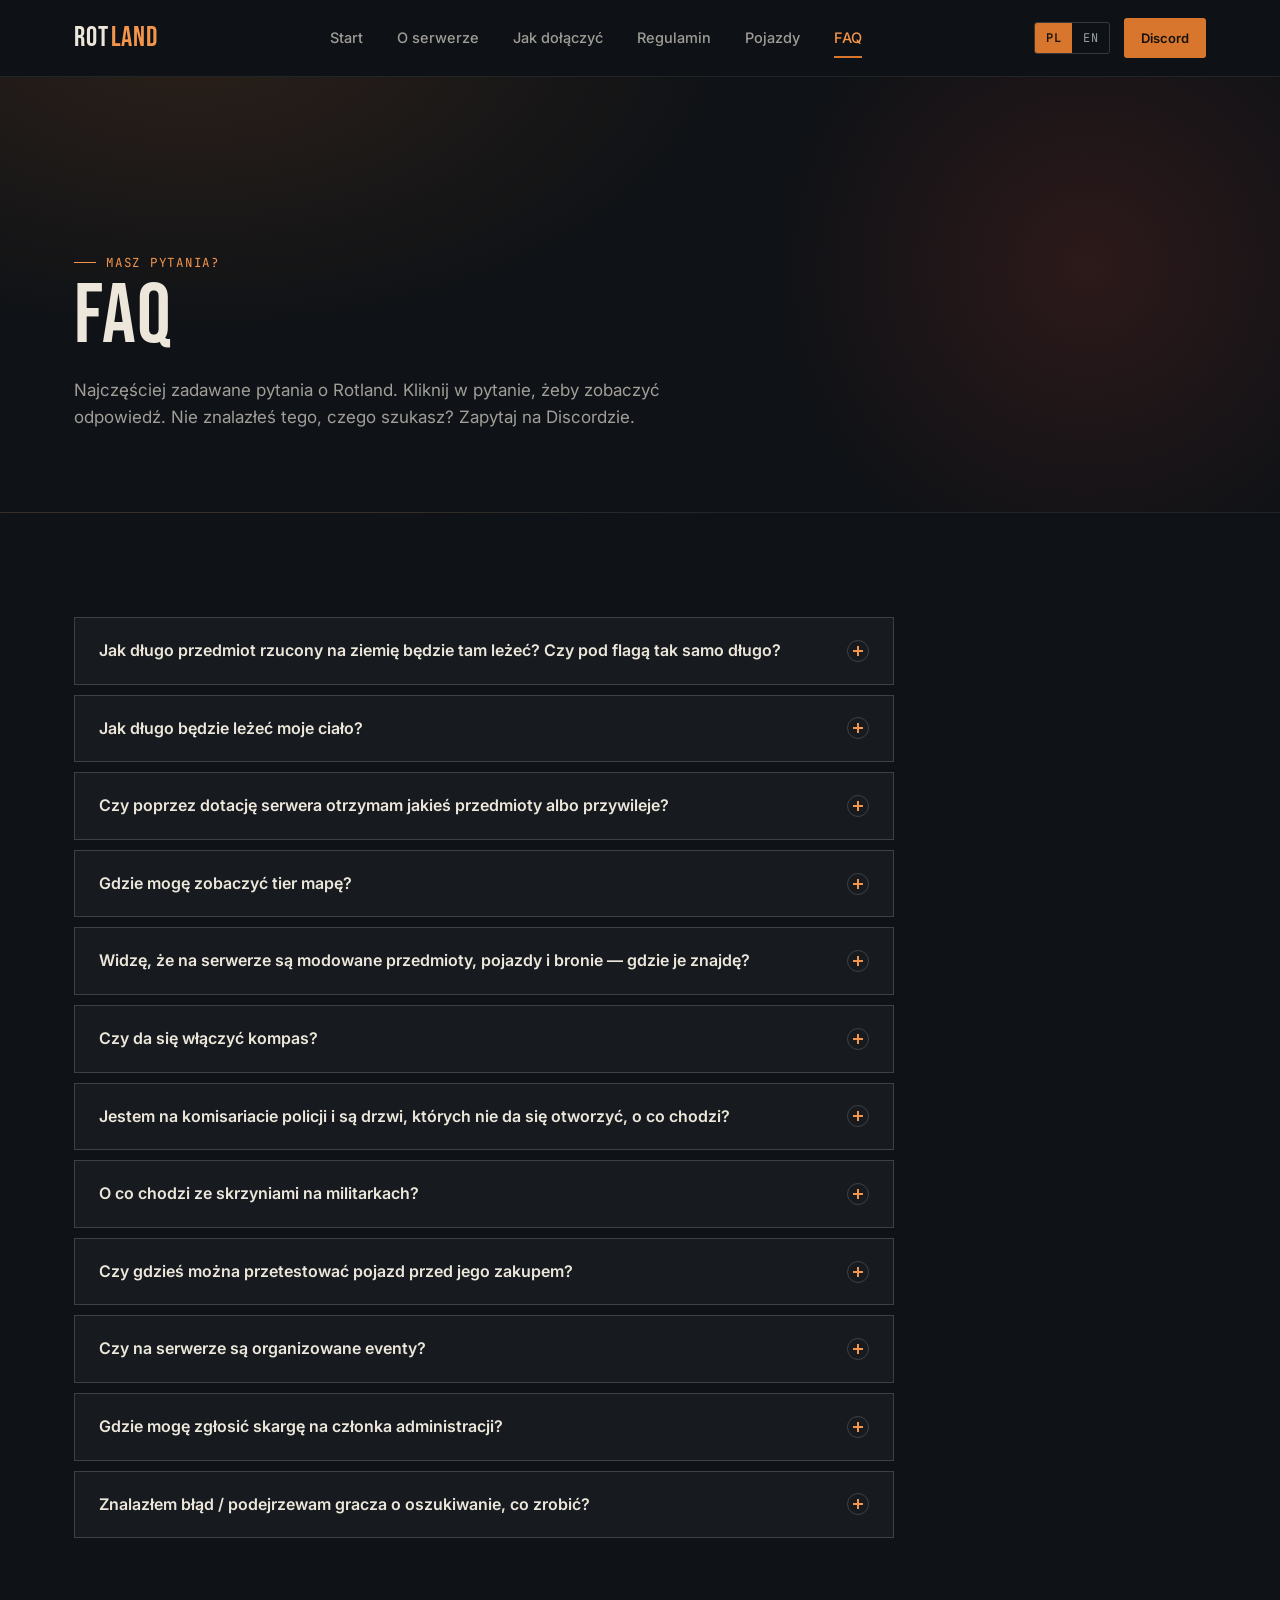
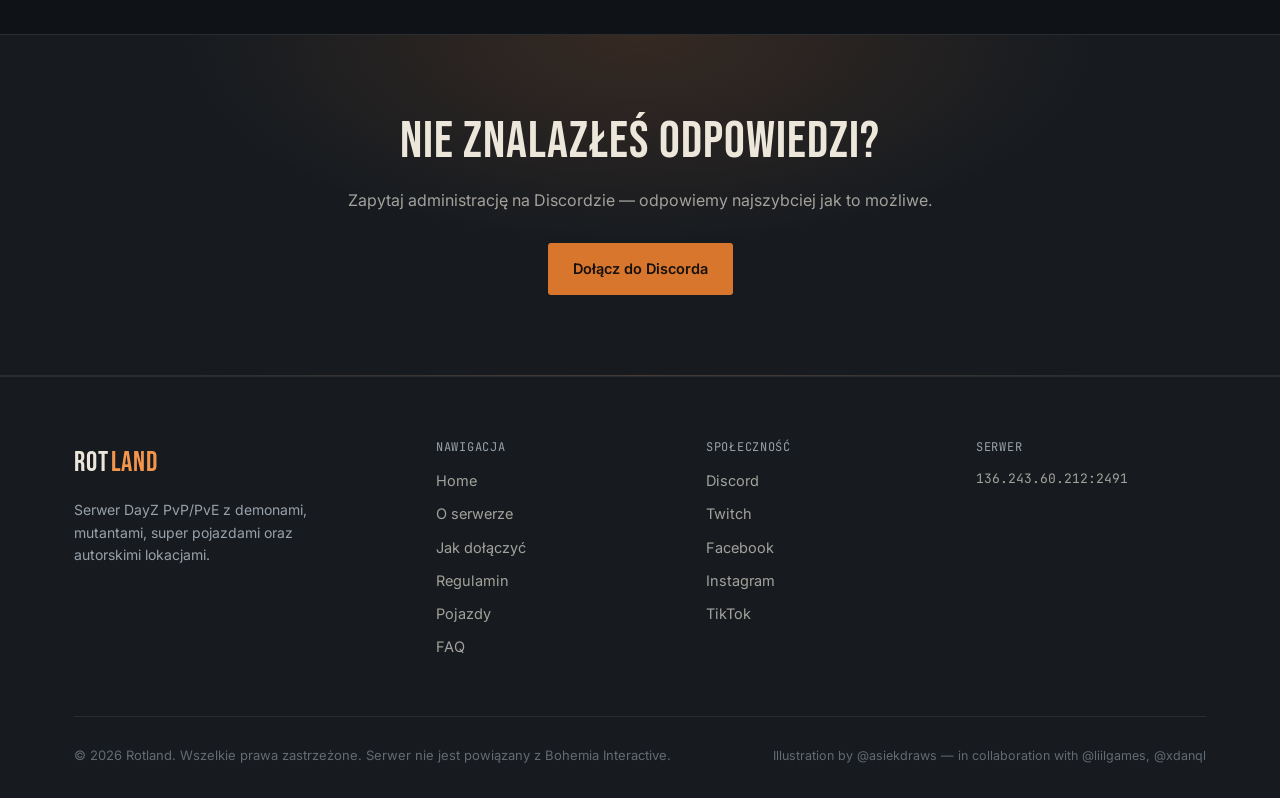
==== commit 7fec651b: "Add files via upload" ====
--- a/faq.html
+++ b/faq.html
@@ -23,6 +23,8 @@
       <a href="jak-dolaczyc.html" data-lang="en" hidden>How to join</a>
       <a href="regulamin.html" data-lang="pl">Regulamin</a>
       <a href="regulamin.html" data-lang="en" hidden>Rules</a>
+      <a href="pojazdy.html" data-lang="pl">Pojazdy</a>
+      <a href="pojazdy.html" data-lang="en" hidden>Vehicles</a>
       <a href="faq.html" class="active" data-lang="pl">FAQ</a>
       <a href="faq.html" class="active" data-lang="en" hidden>FAQ</a>
 
@@ -37,8 +39,8 @@
         <button type="button" data-set-lang="pl">PL</button>
         <button type="button" data-set-lang="en">EN</button>
       </div>
-      <a href="https://discord.gg/9V34hJrTmx" class="btn btn-ember btn-sm" data-lang="pl">Discord</a>
-      <a href="https://discord.gg/9V34hJrTmx" class="btn btn-ember btn-sm" data-lang="en" hidden>Discord</a>
+      <a href="https://discord.gg/9V34hJrTmx" target="_blank" rel="noopener noreferrer" class="btn btn-ember btn-sm" data-lang="pl">Discord</a>
+      <a href="https://discord.gg/9V34hJrTmx" target="_blank" rel="noopener noreferrer" class="btn btn-ember btn-sm" data-lang="en" hidden>Discord</a>
       <button class="nav-toggle" aria-label="Menu" aria-expanded="false">
         <svg viewBox="0 0 24 24" fill="none" stroke="currentColor" stroke-width="2"><line x1="3" y1="6" x2="21" y2="6"/><line x1="3" y1="12" x2="21" y2="12"/><line x1="3" y1="18" x2="21" y2="18"/></svg>
       </button>
@@ -330,8 +332,8 @@
       <p data-lang="pl">Zapytaj administrację na Discordzie — odpowiemy najszybciej jak to możliwe.</p>
       <p data-lang="en" hidden>Ask the admins on Discord — we'll get back to you as soon as possible.</p>
       <div class="hero-ctas">
-        <a href="https://discord.gg/9V34hJrTmx" class="btn btn-ember" data-lang="pl">Dołącz do Discorda</a>
-        <a href="https://discord.gg/9V34hJrTmx" class="btn btn-ember" data-lang="en" hidden>Join our Discord</a>
+        <a href="https://discord.gg/9V34hJrTmx" target="_blank" rel="noopener noreferrer" class="btn btn-ember" data-lang="pl">Dołącz do Discorda</a>
+        <a href="https://discord.gg/9V34hJrTmx" target="_blank" rel="noopener noreferrer" class="btn btn-ember" data-lang="en" hidden>Join our Discord</a>
       </div>
     </div>
   </div>
@@ -357,17 +359,19 @@
         <a href="jak-dolaczyc.html" data-lang="en" hidden>How to join</a>
         <a href="regulamin.html" data-lang="pl">Regulamin</a>
         <a href="regulamin.html" data-lang="en" hidden>Rules</a>
+        <a href="pojazdy.html" data-lang="pl">Pojazdy</a>
+        <a href="pojazdy.html" data-lang="en" hidden>Vehicles</a>
         <a href="faq.html" data-lang="pl">FAQ</a>
         <a href="faq.html" data-lang="en" hidden>FAQ</a>
       </div>
       <div class="footer-col">
         <h4 data-lang="pl">SPOŁECZNOŚĆ</h4>
         <h4 data-lang="en" hidden>COMMUNITY</h4>
-        <a href="https://discord.gg/9V34hJrTmx">Discord</a>
-        <a href="https://www.twitch.tv/liilgames">Twitch</a>
-        <a href="https://www.facebook.com/profile.php?id=61590449618435">Facebook</a>
-        <a href="https://www.instagram.com/liilgames/">Instagram</a>
-        <a href="https://www.tiktok.com/@liilgames?lang=pl-PL">TikTok</a>
+        <a href="https://discord.gg/9V34hJrTmx" target="_blank" rel="noopener noreferrer">Discord</a>
+        <a href="https://www.twitch.tv/liilgames" target="_blank" rel="noopener noreferrer">Twitch</a>
+        <a href="https://www.facebook.com/profile.php?id=61590449618435" target="_blank" rel="noopener noreferrer">Facebook</a>
+        <a href="https://www.instagram.com/liilgames/" target="_blank" rel="noopener noreferrer">Instagram</a>
+        <a href="https://www.tiktok.com/@liilgames?lang=pl-PL" target="_blank" rel="noopener noreferrer">TikTok</a>
       </div>
       <div class="footer-col">
         <h4 data-lang="pl">SERWER</h4>
--- a/assets/css/style.css
+++ b/assets/css/style.css
@@ -527,7 +527,7 @@
 .cta-banner .hero-ctas { justify-content: center; margin-bottom: 0; }
 
 /* ---------- Content blocks (rules / about / join pages) ---------- */
-.content-block { max-width: 780px; }
+.content-block { max-width: 780px; scroll-margin-top: 100px; }
 .content-block + .content-block { margin-top: 64px; }
 .content-block h2 {
   font-size: 30px;
@@ -754,8 +754,10 @@
   font-size: 16px;
   color: var(--bone);
 }
-.faq-item summary::-webkit-details-marker { display: none; }
-.faq-item summary .faq-icon {
+.faq-item summary::-webkit-details-marker,
+.rules-section summary::-webkit-details-marker { display: none; }
+.faq-item summary .faq-icon,
+.rules-section summary .faq-icon {
   flex-shrink: 0;
   width: 22px;
   height: 22px;
@@ -765,18 +767,52 @@
   transition: transform 0.2s ease, border-color 0.2s ease;
 }
 .faq-item summary .faq-icon::before,
-.faq-item summary .faq-icon::after {
+.faq-item summary .faq-icon::after,
+.rules-section summary .faq-icon::before,
+.rules-section summary .faq-icon::after {
   content: "";
   position: absolute;
   background: var(--ember-bright);
   top: 50%; left: 50%;
   transform: translate(-50%, -50%);
 }
-.faq-item summary .faq-icon::before { width: 10px; height: 2px; }
-.faq-item summary .faq-icon::after { width: 2px; height: 10px; transition: opacity 0.2s ease; }
-.faq-item[open] summary .faq-icon { border-color: var(--ember); transform: rotate(180deg); }
-.faq-item[open] summary .faq-icon::after { opacity: 0; }
+.faq-item summary .faq-icon::before,
+.rules-section summary .faq-icon::before { width: 10px; height: 2px; }
+.faq-item summary .faq-icon::after,
+.rules-section summary .faq-icon::after { width: 2px; height: 10px; transition: opacity 0.2s ease; }
+.faq-item[open] summary .faq-icon,
+.rules-section[open] summary .faq-icon { border-color: var(--ember); transform: rotate(180deg); }
+.faq-item[open] summary .faq-icon::after,
+.rules-section[open] summary .faq-icon::after { opacity: 0; }
 .faq-item summary:hover { color: var(--ember-bright); }
+
+/* ---------- Regulamin — rozwijane sekcje (§1-§8) ---------- */
+.rules-section { scroll-margin-top: 100px; }
+.rules-section summary {
+  list-style: none;
+  cursor: pointer;
+  display: flex;
+  align-items: flex-start;
+  justify-content: space-between;
+  gap: 20px;
+  padding-top: 22px;
+  border-top: 2px solid var(--line-strong);
+}
+.rules-section summary h2 {
+  padding: 0;
+  margin: 0;
+  border: none;
+}
+.rules-section summary .faq-icon { margin-top: 8px; }
+.rules-section summary:hover h2 { color: var(--ember-bright); }
+.rules-section .rules-body {
+  padding-top: 22px;
+  animation: rules-reveal 0.2s ease;
+}
+@keyframes rules-reveal {
+  from { opacity: 0; transform: translateY(-4px); }
+  to { opacity: 1; transform: translateY(0); }
+}
 .faq-answer {
   padding: 0 24px 22px;
   color: var(--bone-dim);
@@ -825,3 +861,29 @@
   .footer-bottom { flex-direction: column; align-items: flex-start; }
   .page-hero { padding-top: 128px; }
 }
+
+/* ---------- Pojazdy ---------- */
+.vehicle-tools {
+  display: flex;
+  align-items: center;
+  gap: 16px;
+  flex-wrap: wrap;
+  max-width: 820px;
+  margin: 8px 0 16px;
+}
+.vehicle-search {
+  flex: 1 1 260px;
+  background: var(--panel);
+  border: 1px solid var(--line-strong);
+  color: var(--bone);
+  font-family: var(--font-body);
+  font-size: 15px;
+  padding: 12px 16px;
+  border-radius: 0;
+}
+.vehicle-search:focus-visible { outline: 2px solid var(--ember); outline-offset: 2px; border-color: var(--ember); }
+.vehicle-count { color: var(--fog); font-family: var(--font-mono); font-size: 13px; }
+.vehicle-empty { color: var(--fog); max-width: 820px; }
+.vehicle-item.is-filtered { display: none; }
+.vehicle-photo { margin: 0 0 14px; background: var(--void); border: 1px solid var(--line-strong); }
+.vehicle-photo img { display: block; width: 100%; height: auto; }
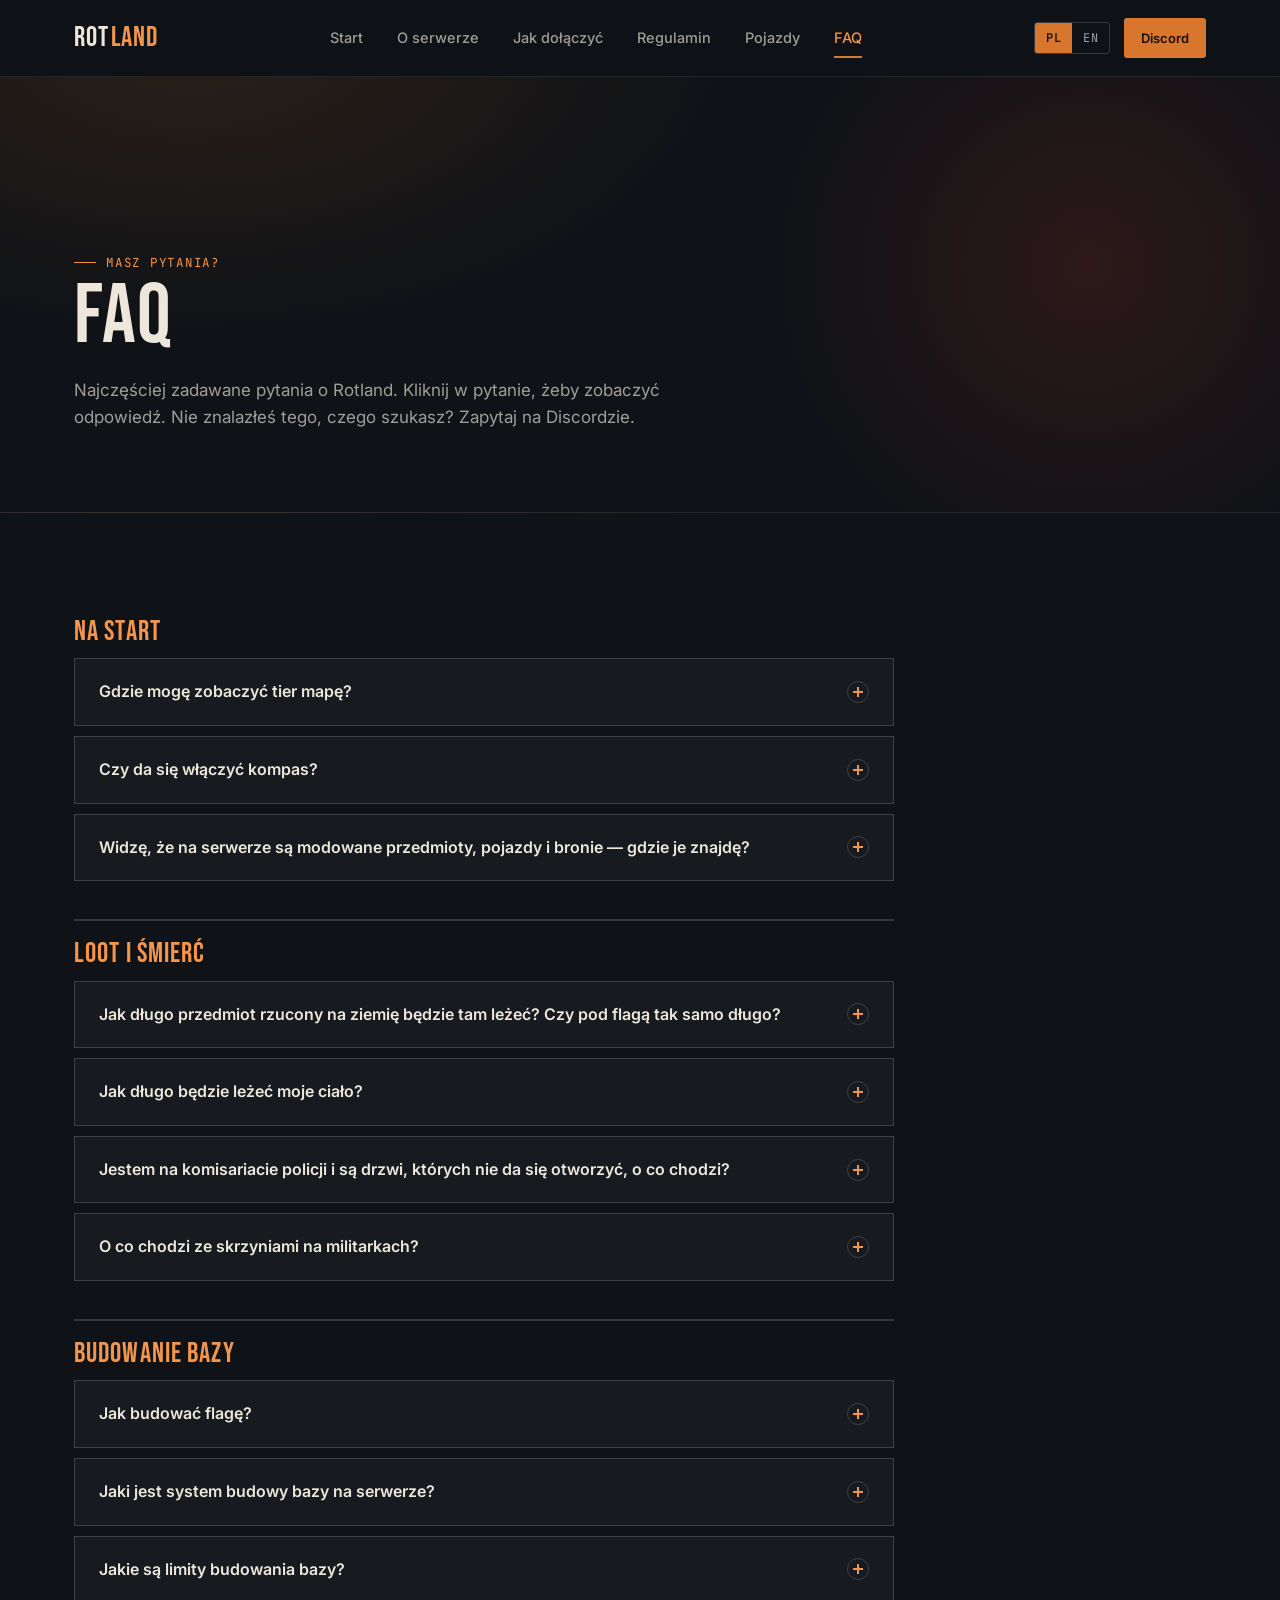
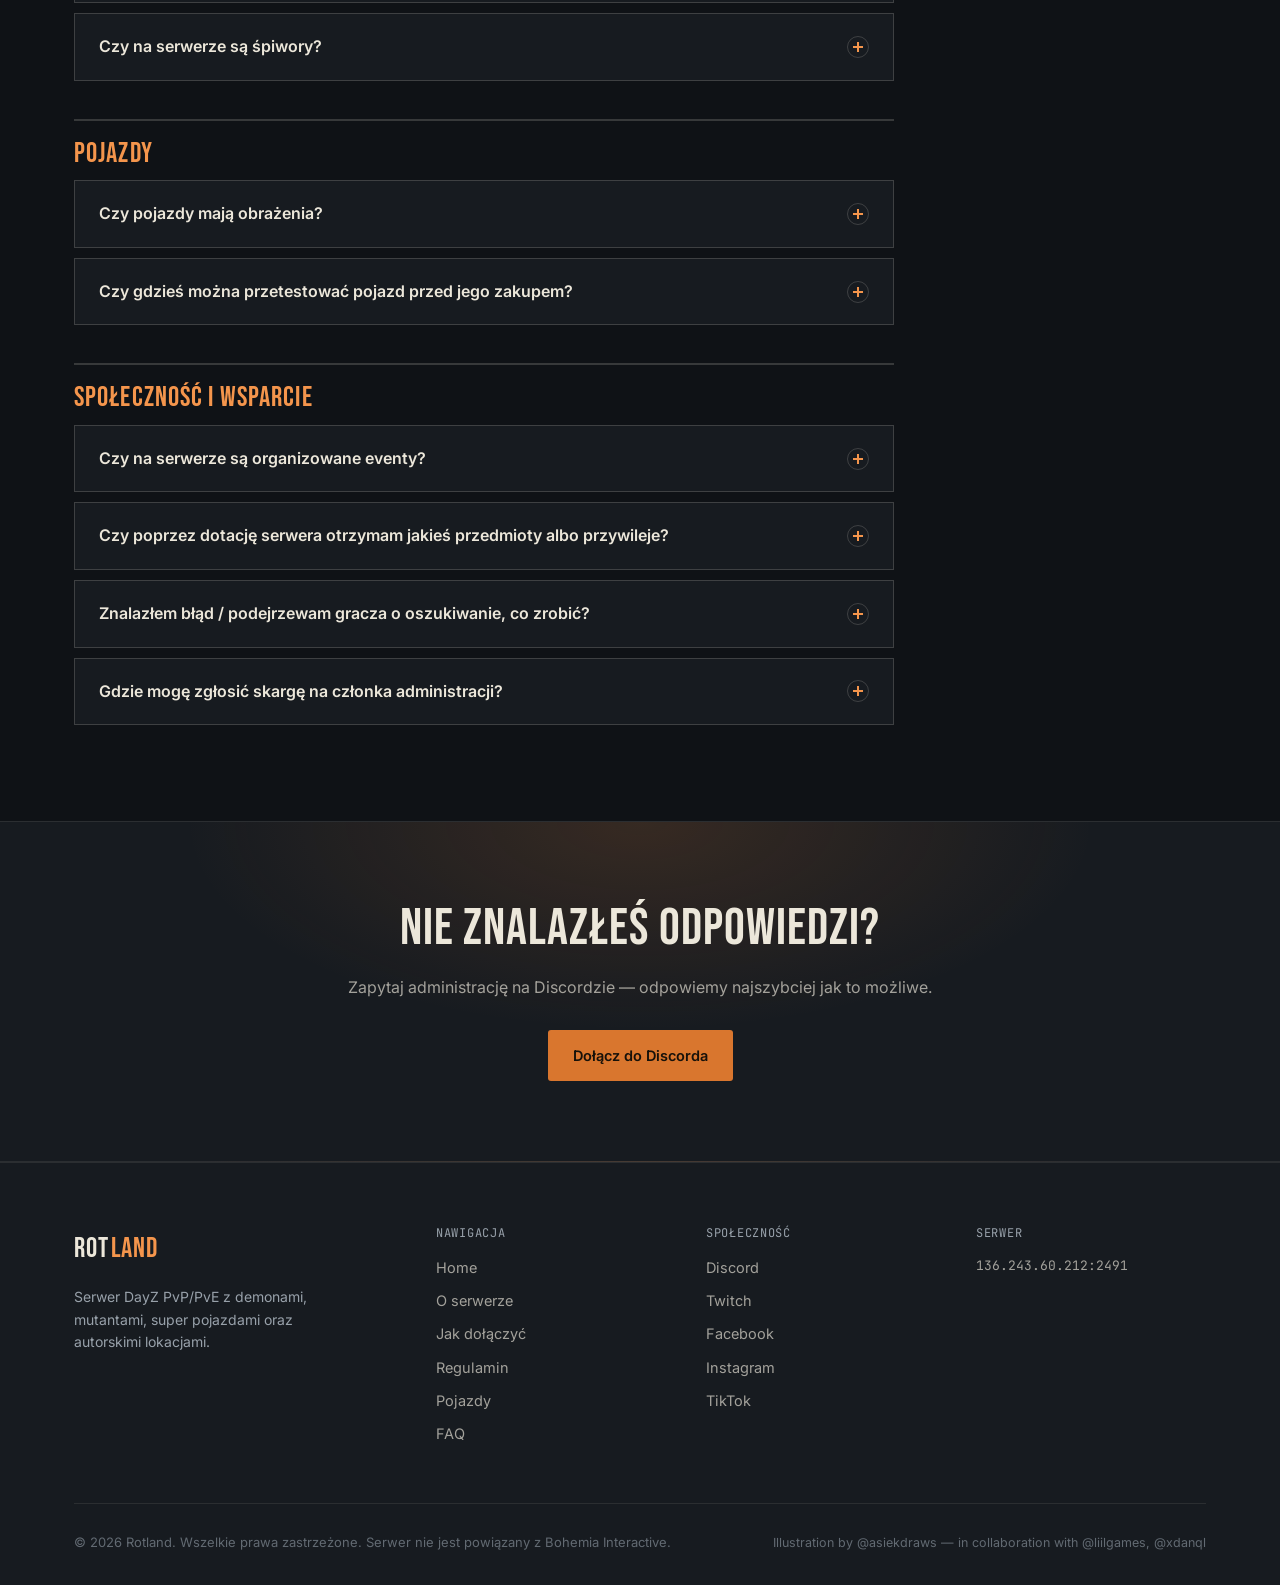
==== commit b989cdc4: "Add files via upload" ====
--- a/faq.html
+++ b/faq.html
@@ -66,6 +66,83 @@
 
       <div class="faq-list" style="margin-top:8px;">
 
+        <h2 class="faq-group" data-lang="pl">Na start</h2>
+        <h2 class="faq-group" data-lang="en" hidden>Getting started</h2>
+
+        <details class="faq-item" data-lang="pl">
+          <summary>
+            Gdzie mogę zobaczyć tier mapę?
+            <span class="faq-icon"></span>
+          </summary>
+          <div class="faq-answer">
+            <p>W celu zapoznania się z tier mapą wejdź na stronę <a href="https://www.izurvive.com/#c=-27;79;1" target="_blank" rel="noopener noreferrer">izurvive.com</a>, a następnie w Filter zaznacz „Loot Tiers Overlay”.</p>
+            <p>Możesz również zerknąć na nasz <a href="https://discord.com/channels/1318216504273272862/1398297213033254944" target="_blank" rel="noopener noreferrer">Discord, na kanał „Features”</a>, gdzie znajdziesz tier mapę.</p>
+          </div>
+        </details>
+        <details class="faq-item" data-lang="en" hidden>
+          <summary>
+            Where can I see the tier map?
+            <span class="faq-icon"></span>
+          </summary>
+          <div class="faq-answer">
+            <p>To check the tier map, go to <a href="https://www.izurvive.com/#c=-27;79;1" target="_blank" rel="noopener noreferrer">izurvive.com</a> and enable "Loot Tiers Overlay" in Filter.</p>
+            <p>You can also check our <a href="https://discord.com/channels/1318216504273272862/1398297213033254944" target="_blank" rel="noopener noreferrer">Discord, in the "Features" channel</a>, where you'll find the tier map.</p>
+          </div>
+        </details>
+
+        <details class="faq-item" data-lang="pl">
+          <summary>
+            Czy da się włączyć kompas?
+            <span class="faq-icon"></span>
+          </summary>
+          <div class="faq-answer">
+            <p>Tak, aby włączyć kompas, należy nacisnąć klawisz „H”. Jednak aby działał, w ekwipunku trzeba posiadać kompas bądź kompas kartograficzny.</p>
+          </div>
+        </details>
+        <details class="faq-item" data-lang="en" hidden>
+          <summary>
+            Can I enable a compass?
+            <span class="faq-icon"></span>
+          </summary>
+          <div class="faq-answer">
+            <p>Yes, press "H" to enable the compass. However, for it to work, you need to have a compass or a cartographic compass in your inventory.</p>
+          </div>
+        </details>
+
+        <details class="faq-item" data-lang="pl">
+          <summary>
+            Widzę, że na serwerze są modowane przedmioty, pojazdy i bronie — gdzie je znajdę?
+            <span class="faq-icon"></span>
+          </summary>
+          <div class="faq-answer">
+            <p>Serwer oferuje 3 miejsca z NPC, gdzie można zakupić przedmioty oraz pojazdy:</p>
+            <ul>
+              <li>Black Market, na którym sprzedasz wszystkie modowane przedmioty.</li>
+              <li>Drug, gdzie sprzedasz alkohol i inne nielegalne substancje.</li>
+              <li>Rustfall, safezone, gdzie można sprzedać wszystkie przedmioty vanilla oraz modowane.</li>
+            </ul>
+            <p>JEDNAK należy pamiętać, że przedmioty modowane na safezonie sprzedasz tylko za 25% wartości tego, za ile zostałyby sprzedane na Black Markecie. Na Rustfall nie da się sprzedać asortymentu z Drug tradera.</p>
+          </div>
+        </details>
+        <details class="faq-item" data-lang="en" hidden>
+          <summary>
+            I see there are modded items, vehicles and weapons on the server — where do I find them?
+            <span class="faq-icon"></span>
+          </summary>
+          <div class="faq-answer">
+            <p>The server offers 3 NPC locations where you can buy items and vehicles:</p>
+            <ul>
+              <li>Black Market, where you can sell all modded items.</li>
+              <li>Drug trader, where you can sell alcohol and other illegal substances.</li>
+              <li>Rustfall, the safe zone, where you can sell both vanilla and modded items.</li>
+            </ul>
+            <p>HOWEVER, keep in mind that modded items sold at the safe zone only fetch 25% of the value they'd get at the Black Market. Drug trader goods cannot be sold at Rustfall.</p>
+          </div>
+        </details>
+
+        <h2 class="faq-group" data-lang="pl">Loot i śmierć</h2>
+        <h2 class="faq-group" data-lang="en" hidden>Loot and death</h2>
+
         <details class="faq-item" data-lang="pl">
           <summary>
             Jak długo przedmiot rzucony na ziemię będzie tam leżeć? Czy pod flagą tak samo długo?
@@ -118,6 +195,186 @@
 
         <details class="faq-item" data-lang="pl">
           <summary>
+            Jestem na komisariacie policji i są drzwi, których nie da się otworzyć, o co chodzi?
+            <span class="faq-icon"></span>
+          </summary>
+          <div class="faq-answer">
+            <p>Posterunki policji Tieru 2 i wyżej posiadają jeden pokój zamknięty na klucz. Aby móc go otworzyć, trzeba zdobyć klucz, który można znaleźć u zedów o nazwie Chad — przeważnie można ich znaleźć właśnie pod komisariatami.</p>
+          </div>
+        </details>
+        <details class="faq-item" data-lang="en" hidden>
+          <summary>
+            I'm at a police station and there's a door I can't open, what's going on?
+            <span class="faq-icon"></span>
+          </summary>
+          <div class="faq-answer">
+            <p>Tier 2 and higher police stations have one room locked with a key. To open it, you need to obtain the key, which can be found on zeds called "Chad" — they usually spawn right around police stations.</p>
+          </div>
+        </details>
+
+        <details class="faq-item" data-lang="pl">
+          <summary>
+            O co chodzi ze skrzyniami na militarkach?
+            <span class="faq-icon"></span>
+          </summary>
+          <div class="faq-answer">
+            <p>Na bazach militarnych można znaleźć zamknięte skrzynie na klucz. Aby je otworzyć, należy zdobyć klucz, który można znaleźć u wojskowych zarażonych.</p>
+          </div>
+        </details>
+        <details class="faq-item" data-lang="en" hidden>
+          <summary>
+            What's the deal with the crates at military bases?
+            <span class="faq-icon"></span>
+          </summary>
+          <div class="faq-answer">
+            <p>At military bases you can find crates locked with a key. To open them, you need to obtain the key, which can be found on military infected.</p>
+          </div>
+        </details>
+
+        <h2 class="faq-group" data-lang="pl">Budowanie bazy</h2>
+        <h2 class="faq-group" data-lang="en" hidden>Base building</h2>
+
+        <details class="faq-item" data-lang="pl">
+          <summary>
+            Jak budować flagę?
+            <span class="faq-icon"></span>
+          </summary>
+          <div class="faq-answer">
+            <p>Na serwerze funkcjonuje vanillowe budowanie flagi.</p>
+          </div>
+        </details>
+        <details class="faq-item" data-lang="en" hidden>
+          <summary>
+            How do I build a flag?
+            <span class="faq-icon"></span>
+          </summary>
+          <div class="faq-answer">
+            <p>The server uses vanilla flag building.</p>
+          </div>
+        </details>
+
+        <details class="faq-item" data-lang="pl">
+          <summary>
+            Jaki jest system budowy bazy na serwerze?
+            <span class="faq-icon"></span>
+          </summary>
+          <div class="faq-answer">
+            <p>Na serwerze mamy BBP do budowania bazy. Jeżeli nie wiesz, jak budować, zerknij na <a href="https://www.youtube.com/watch?v=8EphuXqrD64" target="_blank" rel="noopener noreferrer">ten materiał</a>.</p>
+          </div>
+        </details>
+        <details class="faq-item" data-lang="en" hidden>
+          <summary>
+            What base building system does the server use?
+            <span class="faq-icon"></span>
+          </summary>
+          <div class="faq-answer">
+            <p>The server uses BBP for base building. If you don't know how to build, check out <a href="https://www.youtube.com/watch?v=8EphuXqrD64" target="_blank" rel="noopener noreferrer">this video</a>.</p>
+          </div>
+        </details>
+
+        <details class="faq-item" data-lang="pl">
+          <summary>
+            Jakie są limity budowania bazy?
+            <span class="faq-icon"></span>
+          </summary>
+          <div class="faq-answer">
+            <p>Aby zapoznać się z limitami, podejdź do swojej flagi i naciśnij „F” → „Check Item Restrictions”.</p>
+          </div>
+        </details>
+        <details class="faq-item" data-lang="en" hidden>
+          <summary>
+            What are the base building limits?
+            <span class="faq-icon"></span>
+          </summary>
+          <div class="faq-answer">
+            <p>To see the limits, walk up to your flag and press "F" → "Check Item Restrictions".</p>
+          </div>
+        </details>
+
+        <details class="faq-item" data-lang="pl">
+          <summary>
+            Czy na serwerze są śpiwory?
+            <span class="faq-icon"></span>
+          </summary>
+          <div class="faq-answer">
+            <p>Tak, na serwerze można zdobyć śpiwór. Może być rozłożony tylko na terenie flagi i można go używać raz na 4 godziny.</p>
+          </div>
+        </details>
+        <details class="faq-item" data-lang="en" hidden>
+          <summary>
+            Are there sleeping bags on the server?
+            <span class="faq-icon"></span>
+          </summary>
+          <div class="faq-answer">
+            <p>Yes, you can find a sleeping bag on the server. It can only be set up within a flag area and can be used once every 4 hours.</p>
+          </div>
+        </details>
+
+        <h2 class="faq-group" data-lang="pl">Pojazdy</h2>
+        <h2 class="faq-group" data-lang="en" hidden>Vehicles</h2>
+
+        <details class="faq-item" data-lang="pl">
+          <summary>
+            Czy pojazdy mają obrażenia?
+            <span class="faq-icon"></span>
+          </summary>
+          <div class="faq-answer">
+            <p>Poniżej prędkości 80 km/h pojazdy oraz gracze wewnątrz nie otrzymują obrażeń od uderzenia. Powyżej prędkości 80 km/h pojazdy oraz gracze wewnątrz otrzymują obrażenia podczas kolizji.</p>
+          </div>
+        </details>
+        <details class="faq-item" data-lang="en" hidden>
+          <summary>
+            Do vehicles take damage?
+            <span class="faq-icon"></span>
+          </summary>
+          <div class="faq-answer">
+            <p>Below 80 km/h, vehicles and the players inside take no impact damage. Above 80 km/h, vehicles and the players inside take damage in collisions.</p>
+          </div>
+        </details>
+
+        <details class="faq-item" data-lang="pl">
+          <summary>
+            Czy gdzieś można przetestować pojazd przed jego zakupem?
+            <span class="faq-icon"></span>
+          </summary>
+          <div class="faq-answer">
+            <p>Nie, a administracja również nie zwraca pieniędzy za zakupiony pojazd. Jeśli nie jesteś pewien, zapytaj na czacie bądź Discordzie.</p>
+          </div>
+        </details>
+        <details class="faq-item" data-lang="en" hidden>
+          <summary>
+            Can I test-drive a vehicle before buying it?
+            <span class="faq-icon"></span>
+          </summary>
+          <div class="faq-answer">
+            <p>No, and the administration does not refund money for a purchased vehicle either. If you're not sure, ask in chat or on Discord.</p>
+          </div>
+        </details>
+
+        <h2 class="faq-group" data-lang="pl">Społeczność i wsparcie</h2>
+        <h2 class="faq-group" data-lang="en" hidden>Community and support</h2>
+
+        <details class="faq-item" data-lang="pl">
+          <summary>
+            Czy na serwerze są organizowane eventy?
+            <span class="faq-icon"></span>
+          </summary>
+          <div class="faq-answer">
+            <p>Tak!</p>
+          </div>
+        </details>
+        <details class="faq-item" data-lang="en" hidden>
+          <summary>
+            Are events organized on the server?
+            <span class="faq-icon"></span>
+          </summary>
+          <div class="faq-answer">
+            <p>Yes!</p>
+          </div>
+        </details>
+
+        <details class="faq-item" data-lang="pl">
+          <summary>
             Czy poprzez dotację serwera otrzymam jakieś przedmioty albo przywileje?
             <span class="faq-icon"></span>
           </summary>
@@ -137,148 +394,20 @@
 
         <details class="faq-item" data-lang="pl">
           <summary>
-            Gdzie mogę zobaczyć tier mapę?
-            <span class="faq-icon"></span>
-          </summary>
-          <div class="faq-answer">
-            <p>W celu zapoznania się z tier mapą wejdź na stronę <a href="https://www.izurvive.com/#c=-27;79;1" target="_blank" rel="noopener noreferrer">izurvive.com</a>, a następnie w Filter zaznacz „Loot Tiers Overlay”.</p>
-            <p>Możesz również zerknąć na nasz <a href="https://discord.com/channels/1318216504273272862/1398297213033254944" target="_blank" rel="noopener noreferrer">Discord, na kanał „Features”</a>, gdzie znajdziesz tier mapę.</p>
-          </div>
-        </details>
-        <details class="faq-item" data-lang="en" hidden>
-          <summary>
-            Where can I see the tier map?
-            <span class="faq-icon"></span>
-          </summary>
-          <div class="faq-answer">
-            <p>To check the tier map, go to <a href="https://www.izurvive.com/#c=-27;79;1" target="_blank" rel="noopener noreferrer">izurvive.com</a> and enable "Loot Tiers Overlay" in Filter.</p>
-            <p>You can also check our <a href="https://discord.com/channels/1318216504273272862/1398297213033254944" target="_blank" rel="noopener noreferrer">Discord, in the "Features" channel</a>, where you'll find the tier map.</p>
-          </div>
-        </details>
-
-        <details class="faq-item" data-lang="pl">
-          <summary>
-            Widzę, że na serwerze są modowane przedmioty, pojazdy i bronie — gdzie je znajdę?
-            <span class="faq-icon"></span>
-          </summary>
-          <div class="faq-answer">
-            <p>Serwer oferuje 3 miejsca z NPC, gdzie można zakupić przedmioty oraz pojazdy:</p>
-            <ul>
-              <li>Black Market, na którym sprzedasz wszystkie modowane przedmioty.</li>
-              <li>Drug, gdzie sprzedasz alkohol i inne nielegalne substancje.</li>
-              <li>Rustfall, safezone, gdzie można sprzedać wszystkie przedmioty vanilla oraz modowane.</li>
-            </ul>
-            <p>JEDNAK należy pamiętać, że przedmioty modowane na safezonie sprzedasz tylko za 25% wartości tego, za ile zostałyby sprzedane na Black Markecie. Na Rustfall nie da się sprzedać asortymentu z Drug tradera.</p>
-          </div>
-        </details>
-        <details class="faq-item" data-lang="en" hidden>
-          <summary>
-            I see there are modded items, vehicles and weapons on the server — where do I find them?
-            <span class="faq-icon"></span>
-          </summary>
-          <div class="faq-answer">
-            <p>The server offers 3 NPC locations where you can buy items and vehicles:</p>
-            <ul>
-              <li>Black Market, where you can sell all modded items.</li>
-              <li>Drug trader, where you can sell alcohol and other illegal substances.</li>
-              <li>Rustfall, the safe zone, where you can sell both vanilla and modded items.</li>
-            </ul>
-            <p>HOWEVER, keep in mind that modded items sold at the safe zone only fetch 25% of the value they'd get at the Black Market. Drug trader goods cannot be sold at Rustfall.</p>
-          </div>
-        </details>
-
-        <details class="faq-item" data-lang="pl">
-          <summary>
-            Czy da się włączyć kompas?
-            <span class="faq-icon"></span>
-          </summary>
-          <div class="faq-answer">
-            <p>Tak, aby włączyć kompas, należy nacisnąć klawisz „H”. Jednak aby działał, w ekwipunku trzeba posiadać kompas bądź kompas kartograficzny.</p>
-          </div>
-        </details>
-        <details class="faq-item" data-lang="en" hidden>
-          <summary>
-            Can I enable a compass?
-            <span class="faq-icon"></span>
-          </summary>
-          <div class="faq-answer">
-            <p>Yes, press "H" to enable the compass. However, for it to work, you need to have a compass or a cartographic compass in your inventory.</p>
-          </div>
-        </details>
-
-        <details class="faq-item" data-lang="pl">
-          <summary>
-            Jestem na komisariacie policji i są drzwi, których nie da się otworzyć, o co chodzi?
-            <span class="faq-icon"></span>
-          </summary>
-          <div class="faq-answer">
-            <p>Posterunki policji Tieru 2 i wyżej posiadają jeden pokój zamknięty na klucz. Aby móc go otworzyć, trzeba zdobyć klucz, który można znaleźć u zedów o nazwie Chad — przeważnie można ich znaleźć właśnie pod komisariatami.</p>
-          </div>
-        </details>
-        <details class="faq-item" data-lang="en" hidden>
-          <summary>
-            I'm at a police station and there's a door I can't open, what's going on?
-            <span class="faq-icon"></span>
-          </summary>
-          <div class="faq-answer">
-            <p>Tier 2 and higher police stations have one room locked with a key. To open it, you need to obtain the key, which can be found on zeds called "Chad" — they usually spawn right around police stations.</p>
-          </div>
-        </details>
-
-        <details class="faq-item" data-lang="pl">
-          <summary>
-            O co chodzi ze skrzyniami na militarkach?
-            <span class="faq-icon"></span>
-          </summary>
-          <div class="faq-answer">
-            <p>Na bazach militarnych można znaleźć zamknięte skrzynie na klucz. Aby je otworzyć, należy zdobyć klucz, który można znaleźć u wojskowych zarażonych.</p>
-          </div>
-        </details>
-        <details class="faq-item" data-lang="en" hidden>
-          <summary>
-            What's the deal with the crates at military bases?
-            <span class="faq-icon"></span>
-          </summary>
-          <div class="faq-answer">
-            <p>At military bases you can find crates locked with a key. To open them, you need to obtain the key, which can be found on military infected.</p>
-          </div>
-        </details>
-
-        <details class="faq-item" data-lang="pl">
-          <summary>
-            Czy gdzieś można przetestować pojazd przed jego zakupem?
-            <span class="faq-icon"></span>
-          </summary>
-          <div class="faq-answer">
-            <p>Nie, a administracja również nie zwraca pieniędzy za zakupiony pojazd. Jeśli nie jesteś pewien, zapytaj na czacie bądź Discordzie.</p>
-          </div>
-        </details>
-        <details class="faq-item" data-lang="en" hidden>
-          <summary>
-            Can I test-drive a vehicle before buying it?
-            <span class="faq-icon"></span>
-          </summary>
-          <div class="faq-answer">
-            <p>No, and the administration does not refund money for a purchased vehicle either. If you're not sure, ask in chat or on Discord.</p>
-          </div>
-        </details>
-
-        <details class="faq-item" data-lang="pl">
-          <summary>
-            Czy na serwerze są organizowane eventy?
-            <span class="faq-icon"></span>
-          </summary>
-          <div class="faq-answer">
-            <p>Tak!</p>
-          </div>
-        </details>
-        <details class="faq-item" data-lang="en" hidden>
-          <summary>
-            Are events organized on the server?
-            <span class="faq-icon"></span>
-          </summary>
-          <div class="faq-answer">
-            <p>Yes!</p>
+            Znalazłem błąd / podejrzewam gracza o oszukiwanie, co zrobić?
+            <span class="faq-icon"></span>
+          </summary>
+          <div class="faq-answer">
+            <p>Otwórz jak najszybciej <a href="https://discord.com/channels/1318216504273272862/1396877460024328214" target="_blank" rel="noopener noreferrer">ticket</a> na naszym Discordzie, a administracja szybko zareaguje.</p>
+          </div>
+        </details>
+        <details class="faq-item" data-lang="en" hidden>
+          <summary>
+            I found a bug / I suspect a player of cheating, what should I do?
+            <span class="faq-icon"></span>
+          </summary>
+          <div class="faq-answer">
+            <p>Open a <a href="https://discord.com/channels/1318216504273272862/1396877460024328214" target="_blank" rel="noopener noreferrer">ticket</a> on our Discord as soon as possible and the administration will respond quickly.</p>
           </div>
         </details>
 
@@ -301,24 +430,6 @@
           </div>
         </details>
 
-        <details class="faq-item" data-lang="pl">
-          <summary>
-            Znalazłem błąd / podejrzewam gracza o oszukiwanie, co zrobić?
-            <span class="faq-icon"></span>
-          </summary>
-          <div class="faq-answer">
-            <p>Otwórz jak najszybciej <a href="https://discord.com/channels/1318216504273272862/1396877460024328214" target="_blank" rel="noopener noreferrer">ticket</a> na naszym Discordzie, a administracja szybko zareaguje.</p>
-          </div>
-        </details>
-        <details class="faq-item" data-lang="en" hidden>
-          <summary>
-            I found a bug / I suspect a player of cheating, what should I do?
-            <span class="faq-icon"></span>
-          </summary>
-          <div class="faq-answer">
-            <p>Open a <a href="https://discord.com/channels/1318216504273272862/1396877460024328214" target="_blank" rel="noopener noreferrer">ticket</a> on our Discord as soon as possible and the administration will respond quickly.</p>
-          </div>
-        </details>
 
       </div>
 
--- a/assets/css/style.css
+++ b/assets/css/style.css
@@ -887,3 +887,16 @@
 .vehicle-item.is-filtered { display: none; }
 .vehicle-photo { margin: 0 0 14px; background: var(--void); border: 1px solid var(--line-strong); }
 .vehicle-photo img { display: block; width: 100%; height: auto; }
+
+/* ---------- FAQ: grupy pytań ---------- */
+.faq-group {
+  font-family: var(--font-display);
+  font-size: 28px;
+  letter-spacing: 0.04em;
+  color: var(--ember-bright);
+  margin: 28px 0 2px;
+  padding-top: 18px;
+  border-top: 2px solid var(--line-strong);
+}
+.faq-list > .faq-group:first-child,
+.faq-list > .faq-group[hidden] + .faq-group:nth-child(2) { margin-top: 0; padding-top: 0; border-top: 0; }
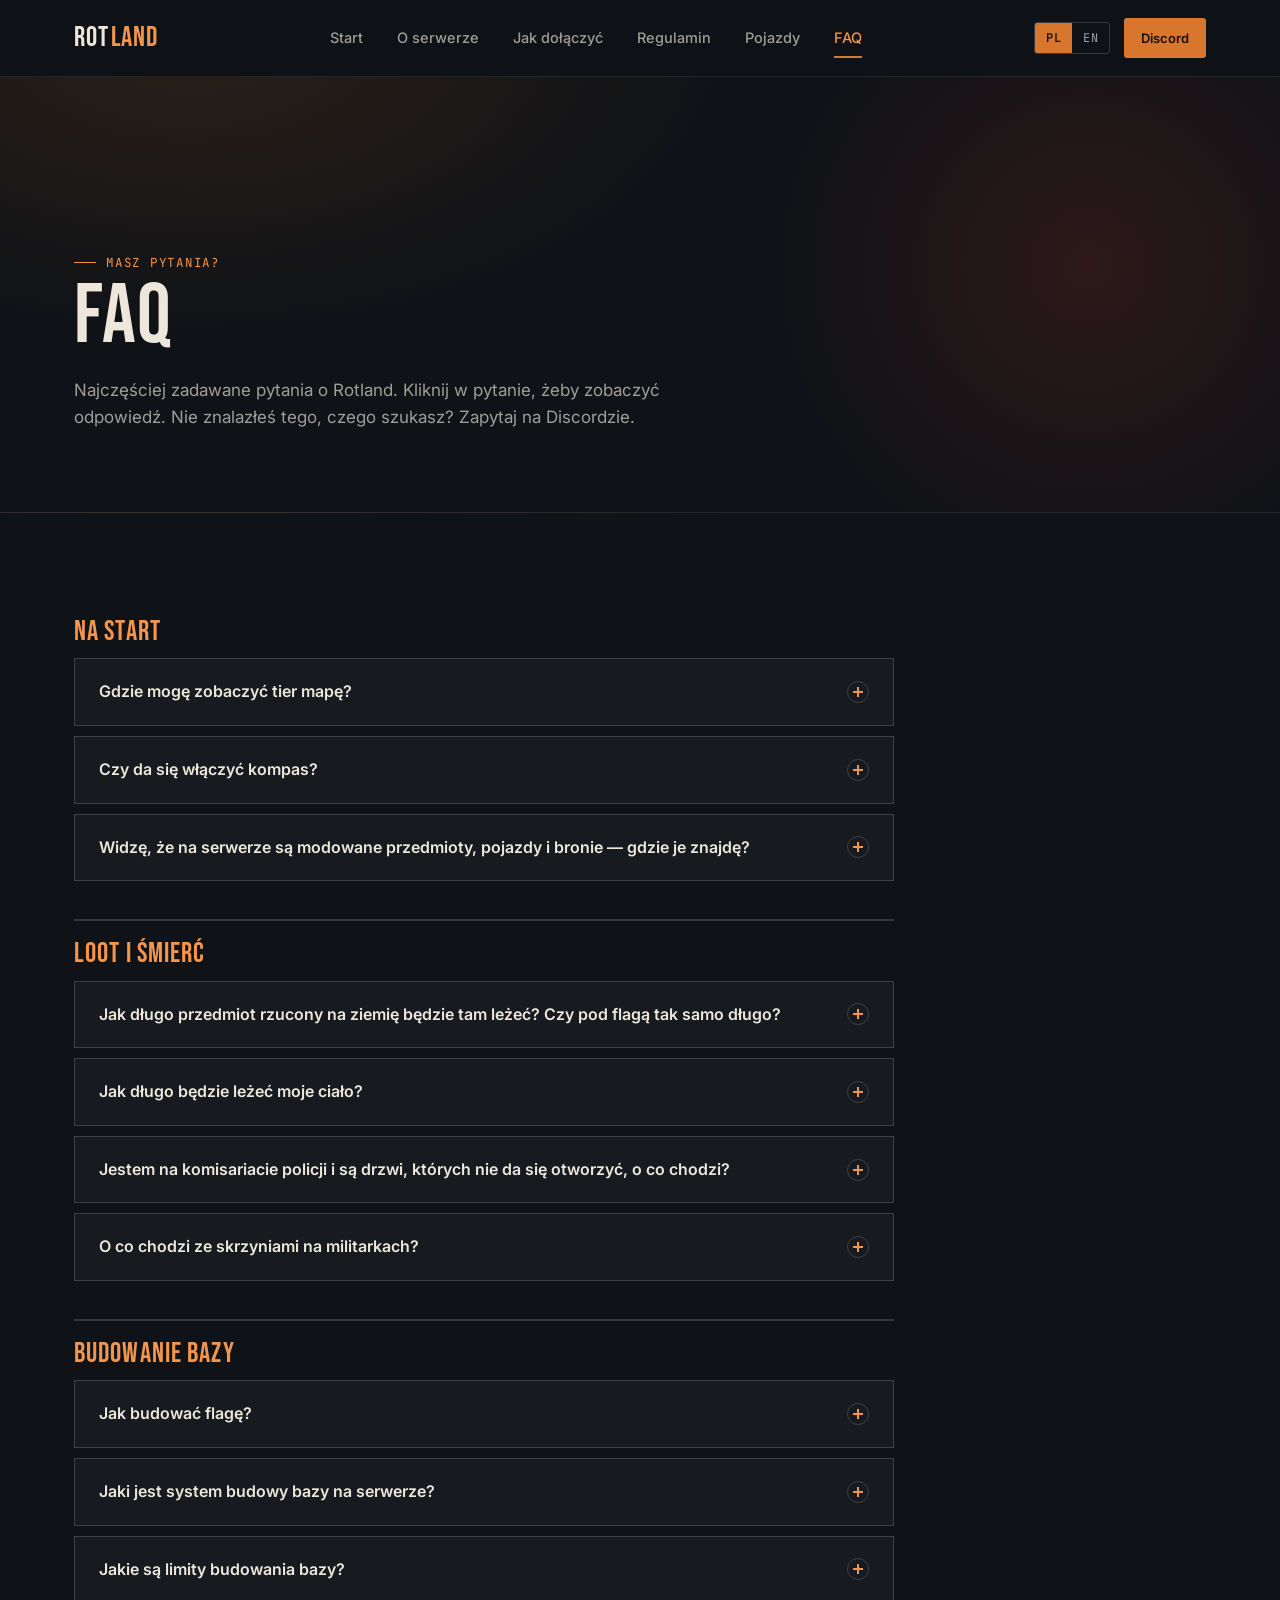
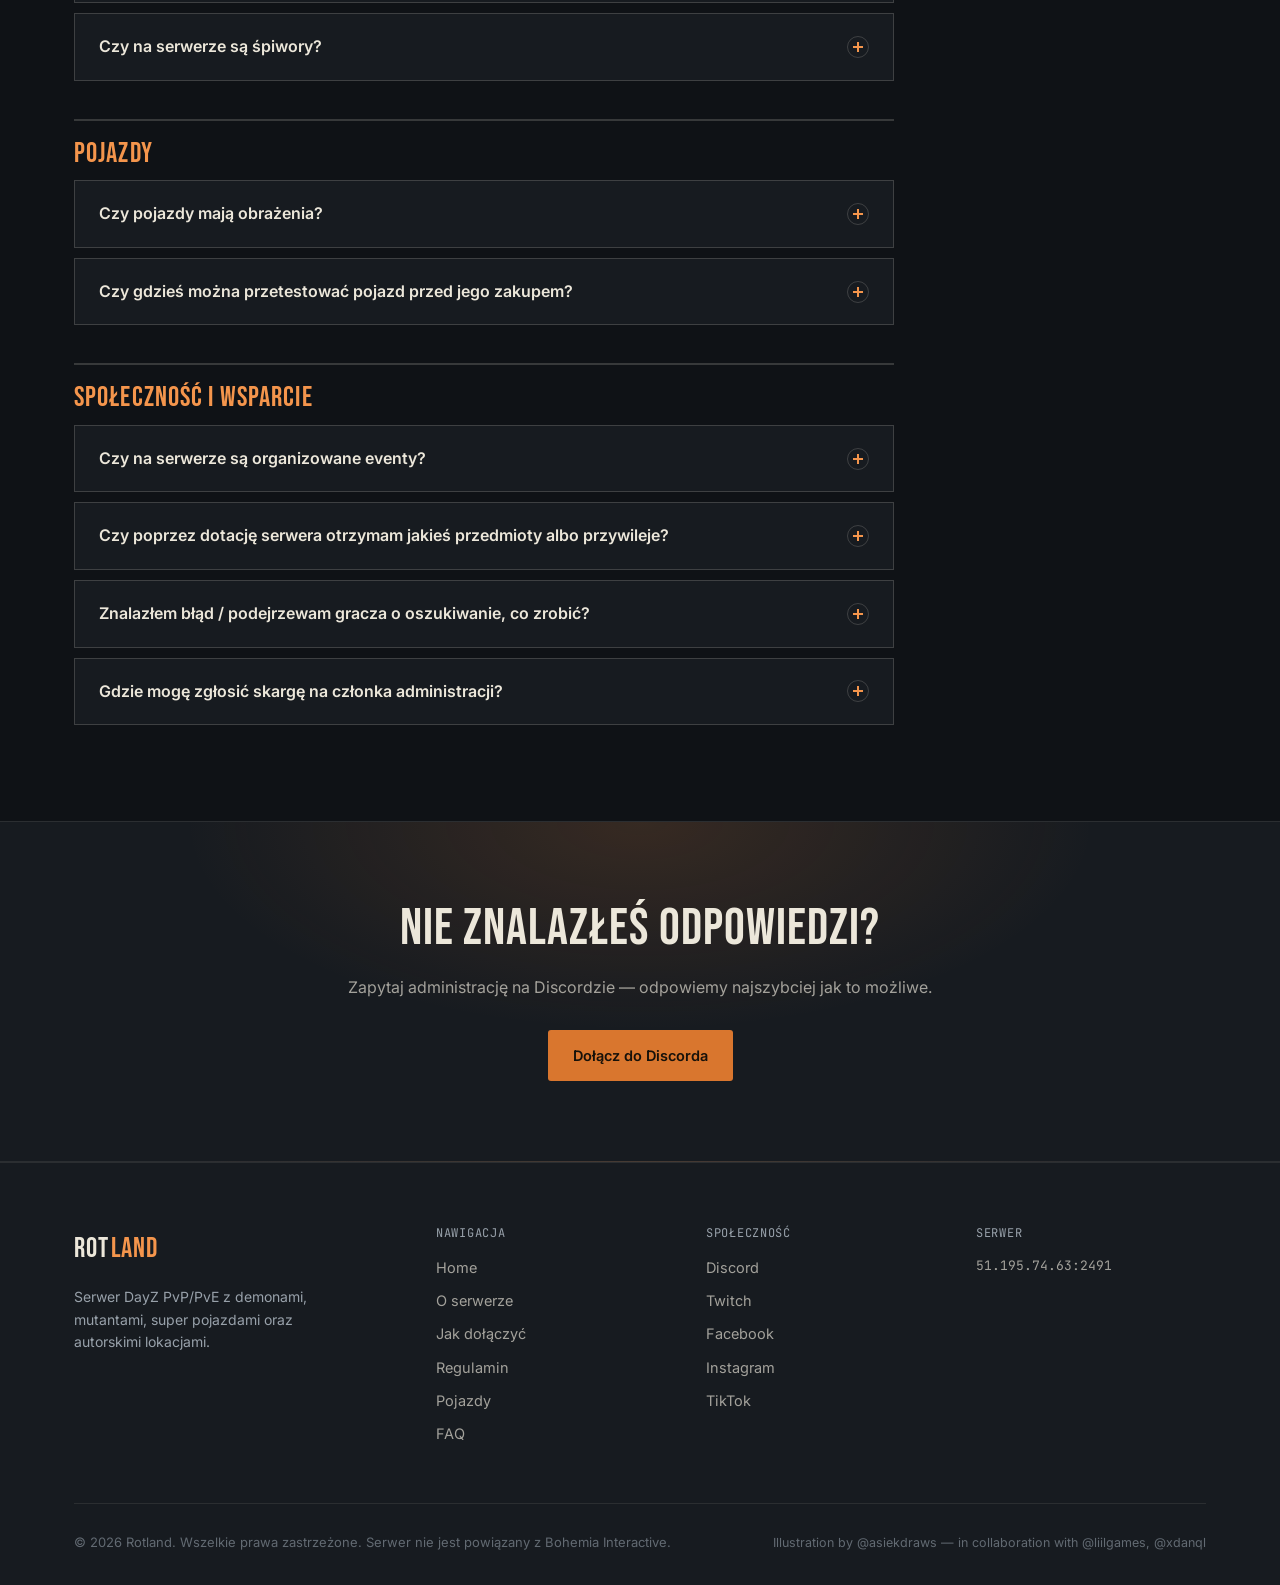
==== commit 9f282605: "Add files via upload" ====
--- a/faq.html
+++ b/faq.html
@@ -487,7 +487,7 @@
       <div class="footer-col">
         <h4 data-lang="pl">SERWER</h4>
         <h4 data-lang="en" hidden>SERVER</h4>
-        <p style="color:var(--bone-dim); font-family:var(--font-mono); font-size:13px;">136.243.60.212:2491</p>
+        <p style="color:var(--bone-dim); font-family:var(--font-mono); font-size:13px;">51.195.74.63:2491</p>
       </div>
     </div>
     <div class="footer-bottom">
--- a/assets/css/style.css
+++ b/assets/css/style.css
@@ -900,3 +900,22 @@
 }
 .faq-list > .faq-group:first-child,
 .faq-list > .faq-group[hidden] + .faq-group:nth-child(2) { margin-top: 0; padding-top: 0; border-top: 0; }
+
+/* ---------- Regulamin: rozwijana mapa ---------- */
+.map-toggle {
+  display: inline;
+  padding: 0;
+  background: none;
+  border: 0;
+  font: inherit;
+  color: var(--ember-bright);
+  text-decoration: underline;
+  text-underline-offset: 3px;
+  cursor: pointer;
+}
+.map-toggle:hover { color: var(--ember); }
+.map-toggle:focus-visible { outline: 2px solid var(--ember); outline-offset: 2px; }
+.map-figure { margin: 14px 0 6px; max-width: 640px; }
+.map-figure a { display: block; border: 1px solid var(--line-strong); background: var(--void); }
+.map-figure img { display: block; width: 100%; height: auto; }
+.map-figure figcaption { margin-top: 8px; font-size: 13px; color: var(--fog); }
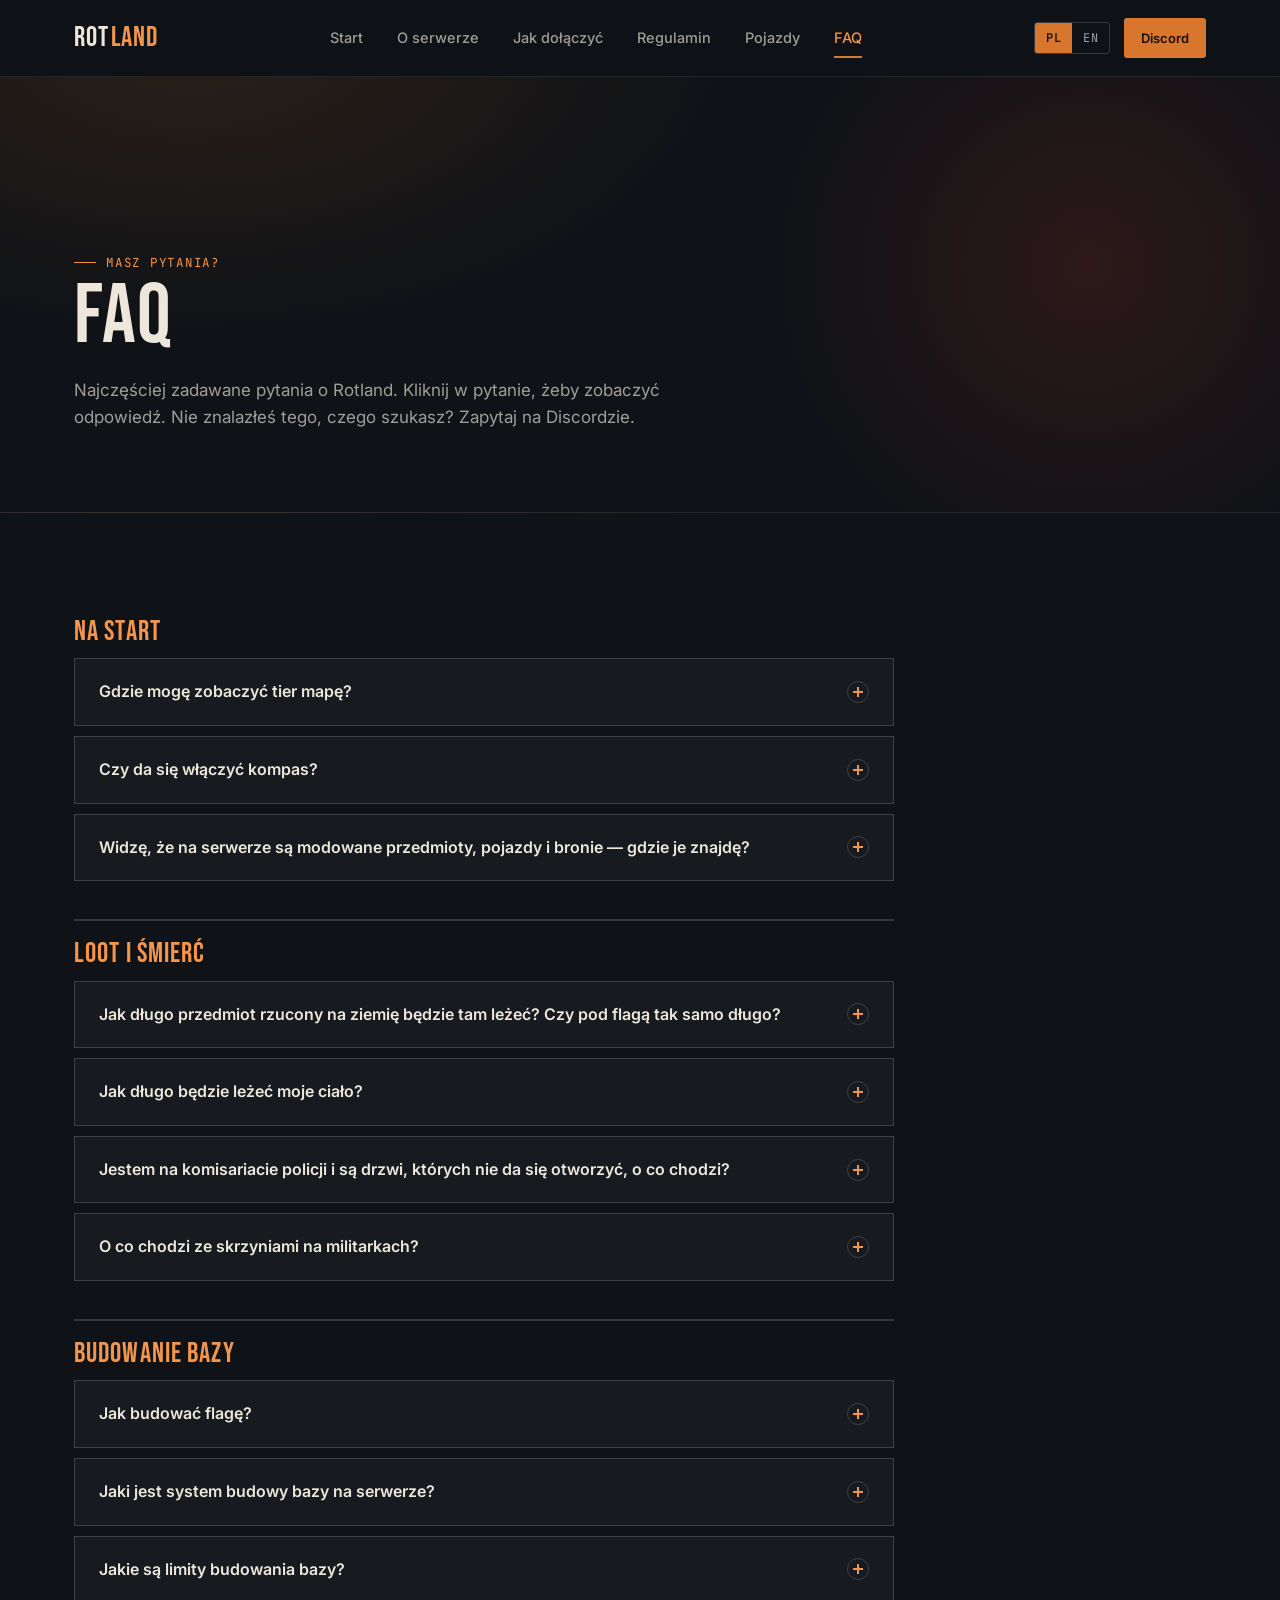
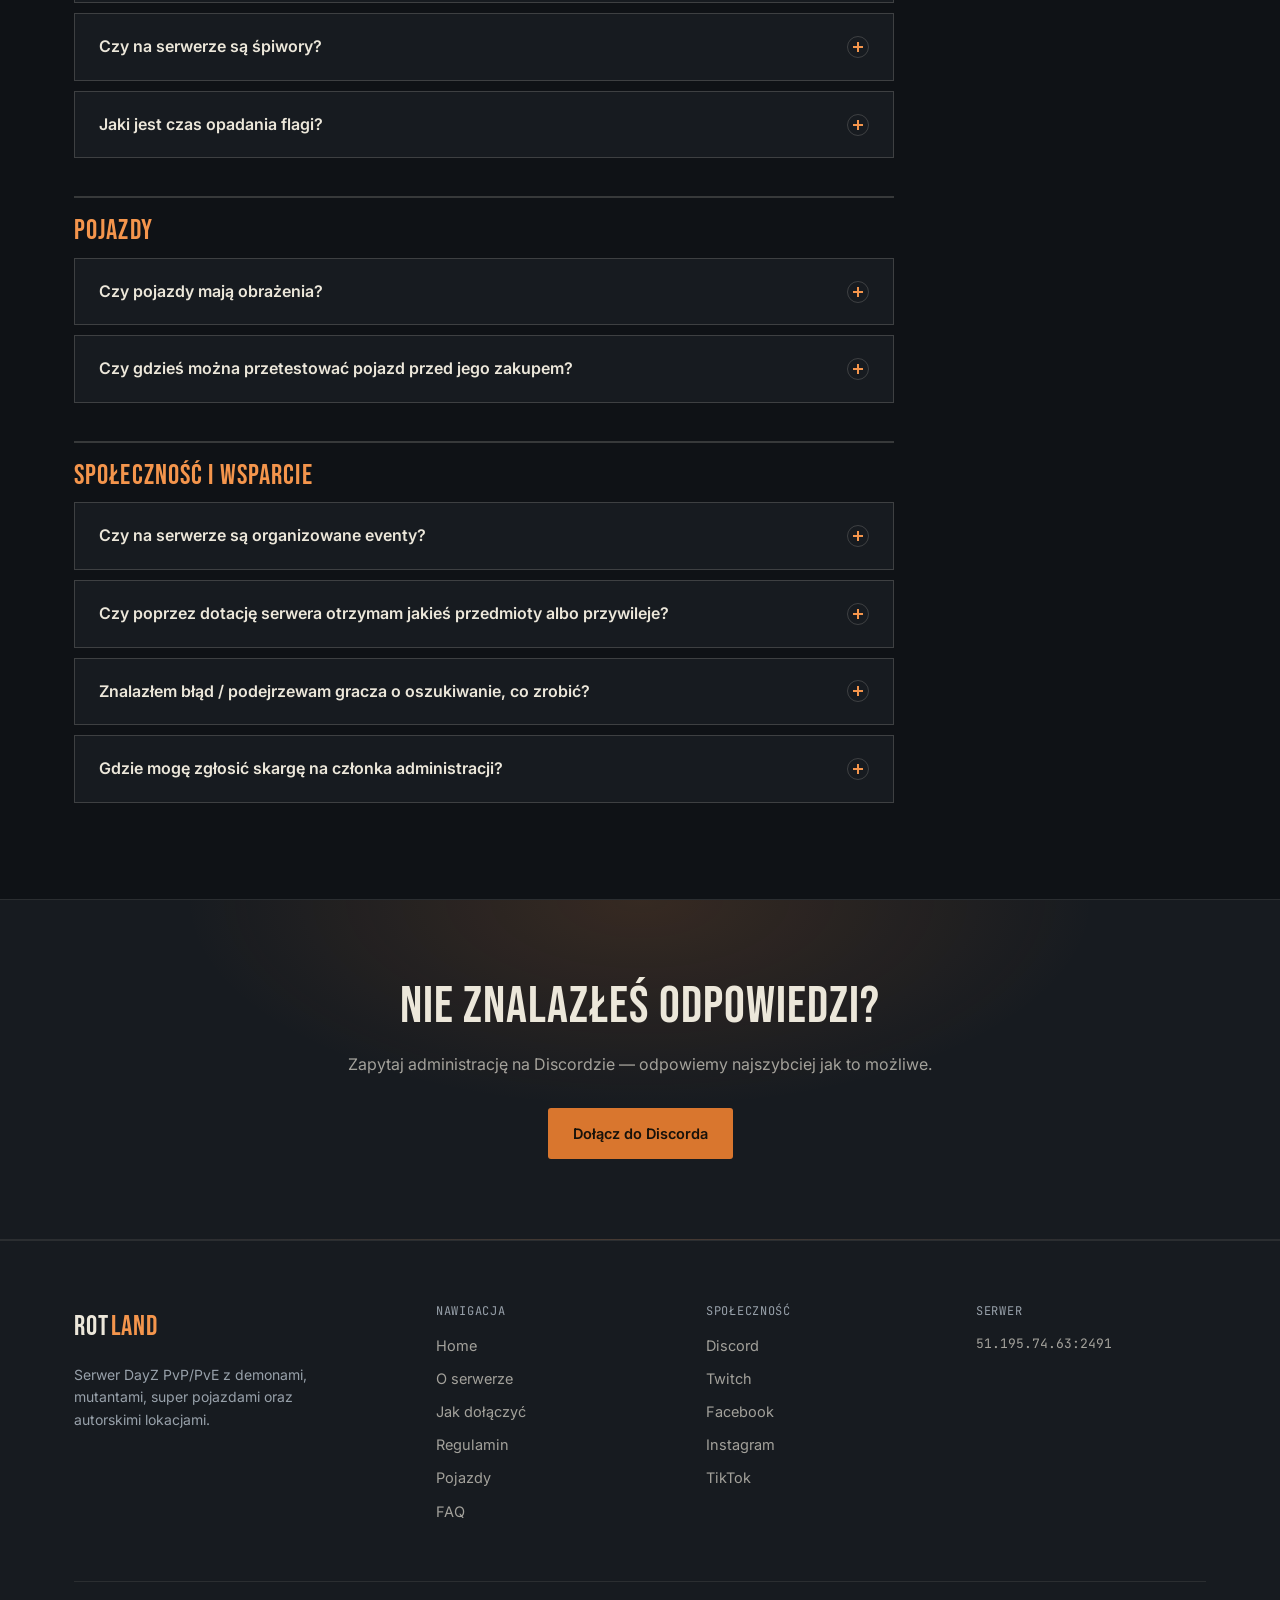
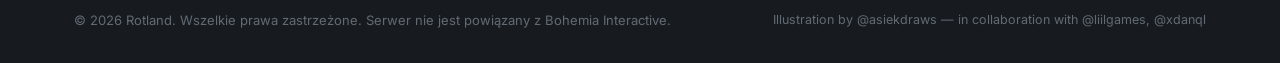
==== commit a5bbd860: "Add files via upload" ====
--- a/faq.html
+++ b/faq.html
@@ -310,6 +310,25 @@
           </div>
         </details>
 
+        <details class="faq-item" data-lang="pl">
+          <summary>
+            Jaki jest czas opadania flagi?
+            <span class="faq-icon"></span>
+          </summary>
+          <div class="faq-answer">
+            <p>Czas opadania flagi to 5 dni. Gdy flaga opadnie na 0%, ostatni raz odświeża czas życia wybudowanych konstruktów. Po upływie kolejnych 3 dni baza zacznie znikać!</p>
+          </div>
+        </details>
+        <details class="faq-item" data-lang="en" hidden>
+          <summary>
+            How long does it take for a flag to decay?
+            <span class="faq-icon"></span>
+          </summary>
+          <div class="faq-answer">
+            <p>Flag decay time is 5 days. When the flag drops to 0%, it refreshes the lifetime of the built structures one last time. After another 3 days, the base will start to disappear!</p>
+          </div>
+        </details>
+
         <h2 class="faq-group" data-lang="pl">Pojazdy</h2>
         <h2 class="faq-group" data-lang="en" hidden>Vehicles</h2>
 
@@ -319,7 +338,7 @@
             <span class="faq-icon"></span>
           </summary>
           <div class="faq-answer">
-            <p>Poniżej prędkości 80 km/h pojazdy oraz gracze wewnątrz nie otrzymują obrażeń od uderzenia. Powyżej prędkości 80 km/h pojazdy oraz gracze wewnątrz otrzymują obrażenia podczas kolizji.</p>
+            <p>Tak, jednak każdy pojazd otrzymuje obrażenia inaczej. Na przykład pojazd opancerzony wojskowy jest bardziej wytrzymały od zwykłego cywilnego pojazdu.</p>
           </div>
         </details>
         <details class="faq-item" data-lang="en" hidden>
@@ -328,7 +347,7 @@
             <span class="faq-icon"></span>
           </summary>
           <div class="faq-answer">
-            <p>Below 80 km/h, vehicles and the players inside take no impact damage. Above 80 km/h, vehicles and the players inside take damage in collisions.</p>
+            <p>Yes, but each vehicle takes damage differently. For example, an armored military vehicle is more durable than an ordinary civilian vehicle.</p>
           </div>
         </details>
 
--- a/assets/css/style.css
+++ b/assets/css/style.css
@@ -919,3 +919,6 @@
 .map-figure a { display: block; border: 1px solid var(--line-strong); background: var(--void); }
 .map-figure img { display: block; width: 100%; height: auto; }
 .map-figure figcaption { margin-top: 8px; font-size: 13px; color: var(--fog); }
+
+.page-hero .lede a { color: var(--ember-bright); text-decoration: underline; text-underline-offset: 3px; }
+.page-hero .lede a:hover { color: var(--ember); }
